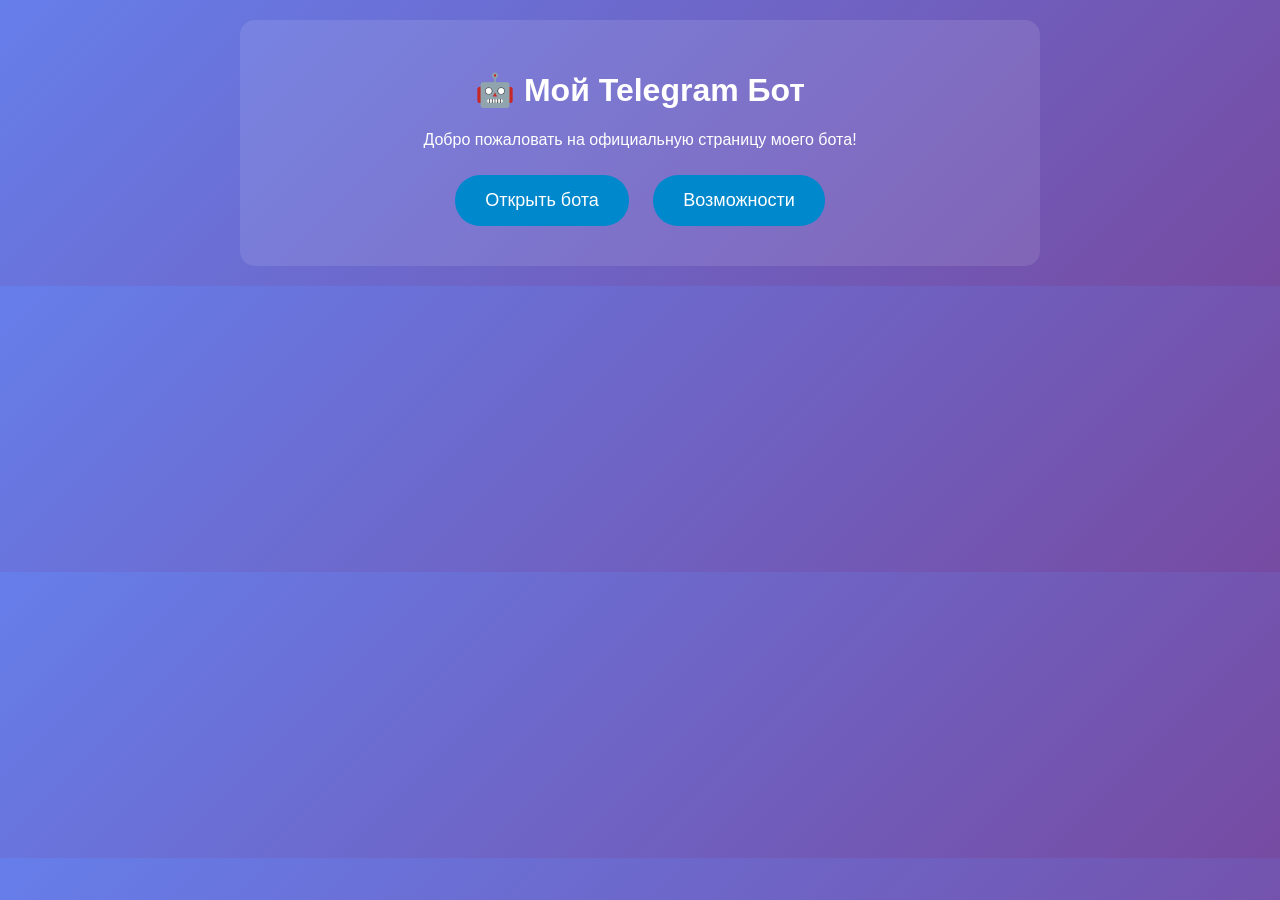
==== index.html @ 330ccc0b "test site 2nd try" ====
<!DOCTYPE html>
<html lang="ru">
<head>
    <meta charset="UTF-8">
    <meta name="viewport" content="width=device-width, initial-scale=1.0">
    <title>Мой Telegram Бот</title>
    <style>
        body {
            font-family: Arial, sans-serif;
            max-width: 800px;
            margin: 0 auto;
            padding: 20px;
            background: linear-gradient(135deg, #667eea 0%, #764ba2 100%);
            color: white;
        }
        .container {
            background: rgba(255,255,255,0.1);
            padding: 30px;
            border-radius: 15px;
            text-align: center;
        }
        button {
            background: #0088cc;
            color: white;
            border: none;
            padding: 15px 30px;
            border-radius: 25px;
            font-size: 18px;
            cursor: pointer;
            margin: 10px;
        }
        button:hover {
            background: #0077bb;
        }
    </style>
</head>
<body>
    <div class="container">
        <h1>🤖 Мой Telegram Бот</h1>
        <p>Добро пожаловать на официальную страницу моего бота!</p>
        
        <button onclick="openBot()">Открыть бота</button>
        <button onclick="showFeatures()">Возможности</button>
        
        <div id="features" style="display:none; margin-top: 20px;">
            <h3>Функции бота:</h3>
            <ul style="text-align: left;">
                <li>📝 Ответы на команды</li>
                <li>🌐 Веб-приложения</li>
                <li>💬 Интерактивные кнопки</li>
            </ul>
        </div>
    </div>

    <script>
        function openBot() {
            window.open('https://t.me/your_bot_name', '_blank');
        }
        
        function showFeatures() {
            const features = document.getElementById('features');
            features.style.display = features.style.display === 'none' ? 'block' : 'none';
        }
    </script>
</body>
</html>
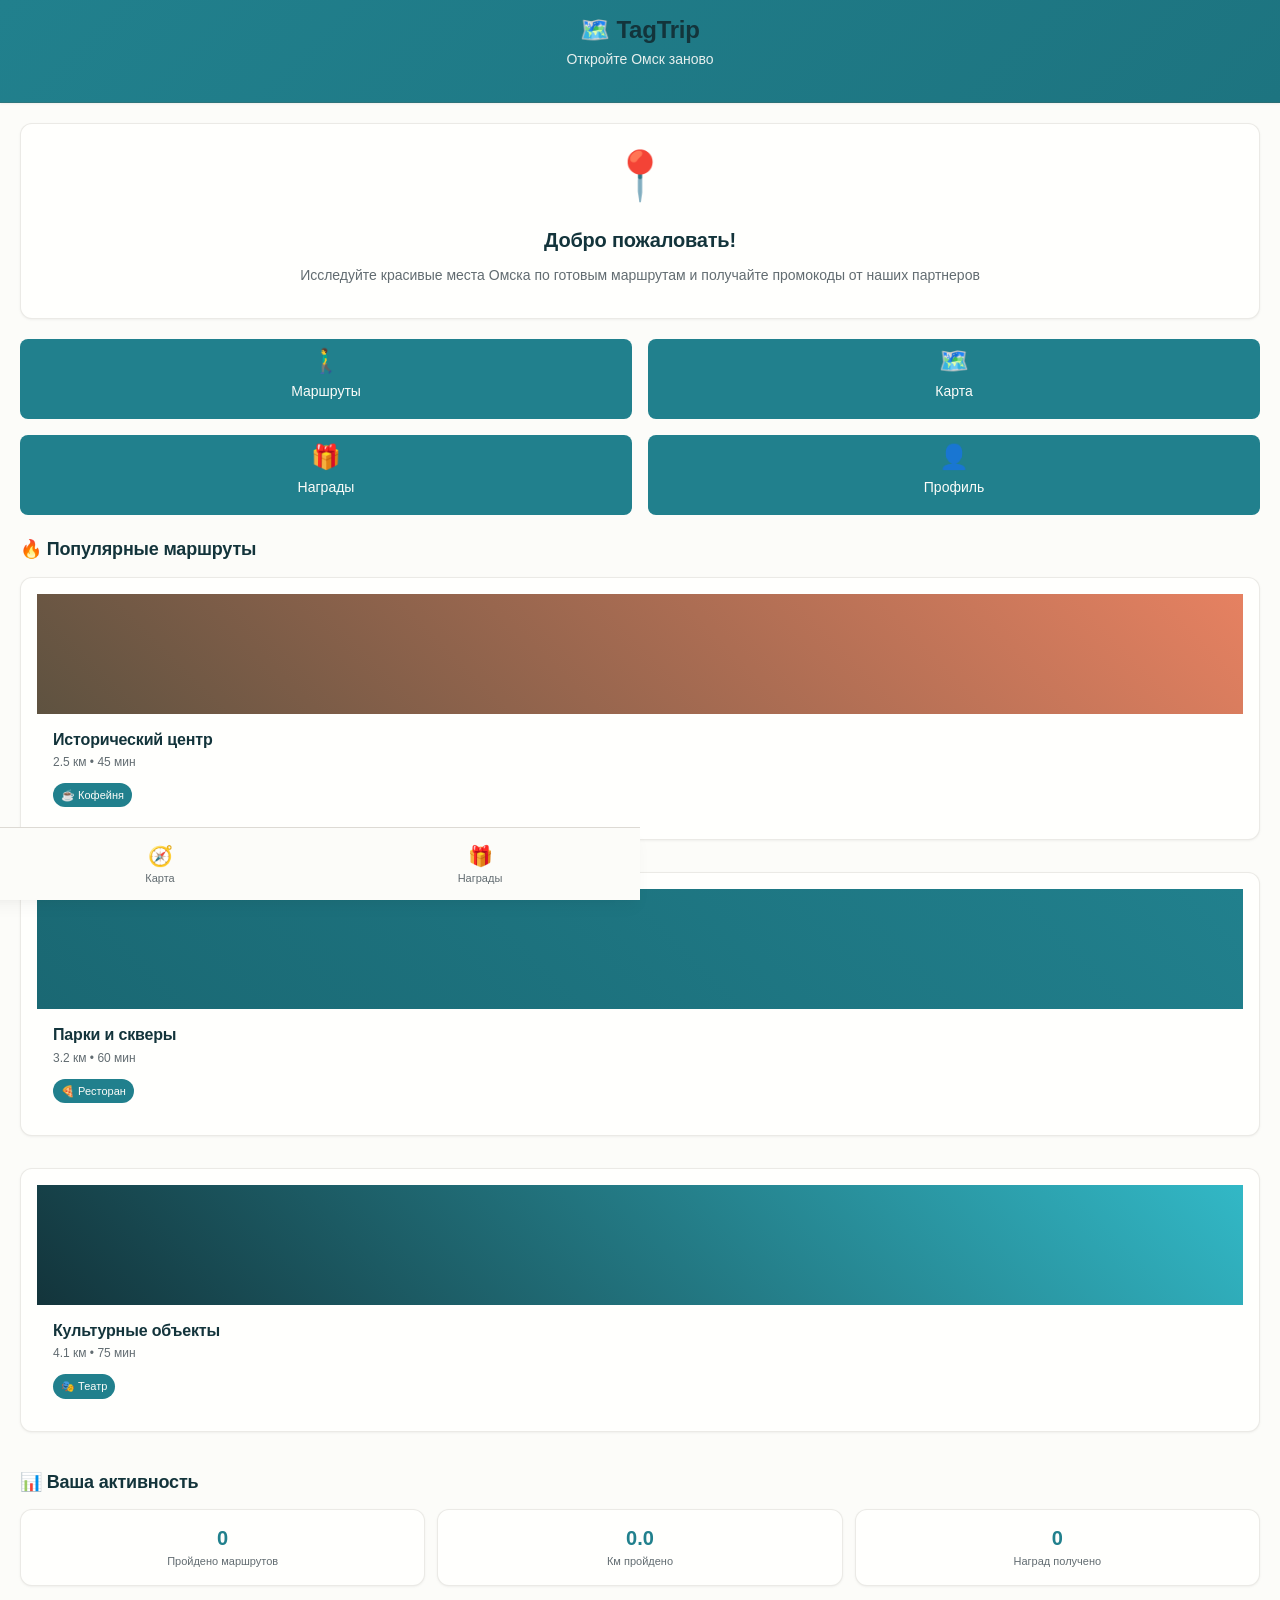
==== commit 13a72d70: "new index" ====
--- a/index.html
+++ b/index.html
@@ -2,65 +2,139 @@
 <html lang="ru">
 <head>
     <meta charset="UTF-8">
-    <meta name="viewport" content="width=device-width, initial-scale=1.0">
-    <title>Мой Telegram Бот</title>
-    <style>
-        body {
-            font-family: Arial, sans-serif;
-            max-width: 800px;
-            margin: 0 auto;
-            padding: 20px;
-            background: linear-gradient(135deg, #667eea 0%, #764ba2 100%);
-            color: white;
-        }
-        .container {
-            background: rgba(255,255,255,0.1);
-            padding: 30px;
-            border-radius: 15px;
-            text-align: center;
-        }
-        button {
-            background: #0088cc;
-            color: white;
-            border: none;
-            padding: 15px 30px;
-            border-radius: 25px;
-            font-size: 18px;
-            cursor: pointer;
-            margin: 10px;
-        }
-        button:hover {
-            background: #0077bb;
-        }
-    </style>
+    <meta name="viewport" content="width=device-width, initial-scale=1.0, maximum-scale=1.0, user-scalable=no">
+    <title>TagTrip - Маршруты по Омску</title>
+    <script src="https://telegram.org/js/telegram-web-app.js"></script>
+    <link rel="stylesheet" href="css/main.css">
+    <link rel="stylesheet" href="css/themes.css">
 </head>
 <body>
-    <div class="container">
-        <h1>🤖 Мой Telegram Бот</h1>
-        <p>Добро пожаловать на официальную страницу моего бота!</p>
-        
-        <button onclick="openBot()">Открыть бота</button>
-        <button onclick="showFeatures()">Возможности</button>
-        
-        <div id="features" style="display:none; margin-top: 20px;">
-            <h3>Функции бота:</h3>
-            <ul style="text-align: left;">
-                <li>📝 Ответы на команды</li>
-                <li>🌐 Веб-приложения</li>
-                <li>💬 Интерактивные кнопки</li>
-            </ul>
-        </div>
+    <div class="app-container">
+        <!-- Шапка приложения -->
+        <header class="app-header">
+            <div class="header-content">
+                <h1 class="app-title">🗺️ TagTrip</h1>
+                <p class="app-subtitle">Откройте Омск заново</p>
+            </div>
+        </header>
+
+        <!-- Основное содержимое -->
+        <main class="main-content">
+            <!-- Приветственный блок -->
+            <section class="welcome-section">
+                <div class="welcome-card">
+                    <div class="welcome-icon">📍</div>
+                    <h2>Добро пожаловать!</h2>
+                    <p>Исследуйте красивые места Омска по готовым маршрутам и получайте промокоды от наших партнеров</p>
+                </div>
+            </section>
+
+            <!-- Быстрые действия -->
+            <section class="quick-actions">
+                <div class="action-grid">
+                    <button class="action-btn" onclick="openRoutes()">
+                        <div class="btn-icon">🚶‍♂️</div>
+                        <span>Маршруты</span>
+                    </button>
+                    
+                    <button class="action-btn" onclick="openMap()">
+                        <div class="btn-icon">🗺️</div>
+                        <span>Карта</span>
+                    </button>
+                    
+                    <button class="action-btn" onclick="openRewards()">
+                        <div class="btn-icon">🎁</div>
+                        <span>Награды</span>
+                    </button>
+                    
+                    <button class="action-btn" onclick="openProfile()">
+                        <div class="btn-icon">👤</div>
+                        <span>Профиль</span>
+                    </button>
+                </div>
+            </section>
+
+            <!-- Популярные маршруты -->
+            <section class="popular-routes">
+                <h3 class="section-title">🔥 Популярные маршруты</h3>
+                <div class="routes-preview">
+                    <div class="route-card" onclick="openRoute('historical')">
+                        <div class="route-image historical-bg"></div>
+                        <div class="route-info">
+                            <h4>Исторический центр</h4>
+                            <p>2.5 км • 45 мин</p>
+                            <div class="route-rewards">
+                                <span class="reward-badge">☕ Кофейня</span>
+                            </div>
+                        </div>
+                    </div>
+
+                    <div class="route-card" onclick="openRoute('parks')">
+                        <div class="route-image parks-bg"></div>
+                        <div class="route-info">
+                            <h4>Парки и скверы</h4>
+                            <p>3.2 км • 60 мин</p>
+                            <div class="route-rewards">
+                                <span class="reward-badge">🍕 Ресторан</span>
+                            </div>
+                        </div>
+                    </div>
+
+                    <div class="route-card" onclick="openRoute('cultural')">
+                        <div class="route-image cultural-bg"></div>
+                        <div class="route-info">
+                            <h4>Культурные объекты</h4>
+                            <p>4.1 км • 75 мин</p>
+                            <div class="route-rewards">
+                                <span class="reward-badge">🎭 Театр</span>
+                            </div>
+                        </div>
+                    </div>
+                </div>
+            </section>
+
+            <!-- Статистика -->
+            <section class="stats-section">
+                <h3 class="section-title">📊 Ваша активность</h3>
+                <div class="stats-grid">
+                    <div class="stat-item">
+                        <div class="stat-number" id="routesCompleted">0</div>
+                        <div class="stat-label">Пройдено маршрутов</div>
+                    </div>
+                    <div class="stat-item">
+                        <div class="stat-number" id="distanceWalked">0</div>
+                        <div class="stat-label">Км пройдено</div>
+                    </div>
+                    <div class="stat-item">
+                        <div class="stat-number" id="rewardsEarned">0</div>
+                        <div class="stat-label">Наград получено</div>
+                    </div>
+                </div>
+            </section>
+        </main>
+
+        <!-- Нижнее меню -->
+        <nav class="bottom-nav">
+            <button class="nav-btn active" onclick="goHome()">
+                <span class="nav-icon">🏠</span>
+                <span class="nav-label">Главная</span>
+            </button>
+            <button class="nav-btn" onclick="openRoutes()">
+                <span class="nav-icon">🗺️</span>
+                <span class="nav-label">Маршруты</span>
+            </button>
+            <button class="nav-btn" onclick="openMap()">
+                <span class="nav-icon">🧭</span>
+                <span class="nav-label">Карта</span>
+            </button>
+            <button class="nav-btn" onclick="openRewards()">
+                <span class="nav-icon">🎁</span>
+                <span class="nav-label">Награды</span>
+            </button>
+        </nav>
     </div>
 
-    <script>
-        function openBot() {
-            window.open('https://t.me/your_bot_name', '_blank');
-        }
-        
-        function showFeatures() {
-            const features = document.getElementById('features');
-            features.style.display = features.style.display === 'none' ? 'block' : 'none';
-        }
-    </script>
+    <script src="js/telegram.js"></script>
+    <script src="js/app.js"></script>
 </body>
-</html>
+</html>
--- a/css/main.css
+++ b/css/main.css
@@ -0,0 +1,1287 @@
+:root {
+  /* Primitive Color Tokens */
+  --color-white: rgba(255, 255, 255, 1);
+  --color-black: rgba(0, 0, 0, 1);
+  --color-cream-50: rgba(252, 252, 249, 1);
+  --color-cream-100: rgba(255, 255, 253, 1);
+  --color-gray-200: rgba(245, 245, 245, 1);
+  --color-gray-300: rgba(167, 169, 169, 1);
+  --color-gray-400: rgba(119, 124, 124, 1);
+  --color-slate-500: rgba(98, 108, 113, 1);
+  --color-brown-600: rgba(94, 82, 64, 1);
+  --color-charcoal-700: rgba(31, 33, 33, 1);
+  --color-charcoal-800: rgba(38, 40, 40, 1);
+  --color-slate-900: rgba(19, 52, 59, 1);
+  --color-teal-300: rgba(50, 184, 198, 1);
+  --color-teal-400: rgba(45, 166, 178, 1);
+  --color-teal-500: rgba(33, 128, 141, 1);
+  --color-teal-600: rgba(29, 116, 128, 1);
+  --color-teal-700: rgba(26, 104, 115, 1);
+  --color-teal-800: rgba(41, 150, 161, 1);
+  --color-red-400: rgba(255, 84, 89, 1);
+  --color-red-500: rgba(192, 21, 47, 1);
+  --color-orange-400: rgba(230, 129, 97, 1);
+  --color-orange-500: rgba(168, 75, 47, 1);
+
+  /* RGB versions for opacity control */
+  --color-brown-600-rgb: 94, 82, 64;
+  --color-teal-500-rgb: 33, 128, 141;
+  --color-slate-900-rgb: 19, 52, 59;
+  --color-slate-500-rgb: 98, 108, 113;
+  --color-red-500-rgb: 192, 21, 47;
+  --color-red-400-rgb: 255, 84, 89;
+  --color-orange-500-rgb: 168, 75, 47;
+  --color-orange-400-rgb: 230, 129, 97;
+
+  /* Background color tokens (Light Mode) */
+  --color-bg-1: rgba(59, 130, 246, 0.08); /* Light blue */
+  --color-bg-2: rgba(245, 158, 11, 0.08); /* Light yellow */
+  --color-bg-3: rgba(34, 197, 94, 0.08); /* Light green */
+  --color-bg-4: rgba(239, 68, 68, 0.08); /* Light red */
+  --color-bg-5: rgba(147, 51, 234, 0.08); /* Light purple */
+  --color-bg-6: rgba(249, 115, 22, 0.08); /* Light orange */
+  --color-bg-7: rgba(236, 72, 153, 0.08); /* Light pink */
+  --color-bg-8: rgba(6, 182, 212, 0.08); /* Light cyan */
+
+  /* Semantic Color Tokens (Light Mode) */
+  --color-background: var(--color-cream-50);
+  --color-surface: var(--color-cream-100);
+  --color-text: var(--color-slate-900);
+  --color-text-secondary: var(--color-slate-500);
+  --color-primary: var(--color-teal-500);
+  --color-primary-hover: var(--color-teal-600);
+  --color-primary-active: var(--color-teal-700);
+  --color-secondary: rgba(var(--color-brown-600-rgb), 0.12);
+  --color-secondary-hover: rgba(var(--color-brown-600-rgb), 0.2);
+  --color-secondary-active: rgba(var(--color-brown-600-rgb), 0.25);
+  --color-border: rgba(var(--color-brown-600-rgb), 0.2);
+  --color-btn-primary-text: var(--color-cream-50);
+  --color-card-border: rgba(var(--color-brown-600-rgb), 0.12);
+  --color-card-border-inner: rgba(var(--color-brown-600-rgb), 0.12);
+  --color-error: var(--color-red-500);
+  --color-success: var(--color-teal-500);
+  --color-warning: var(--color-orange-500);
+  --color-info: var(--color-slate-500);
+  --color-focus-ring: rgba(var(--color-teal-500-rgb), 0.4);
+  --color-select-caret: rgba(var(--color-slate-900-rgb), 0.8);
+
+  /* Common style patterns */
+  --focus-ring: 0 0 0 3px var(--color-focus-ring);
+  --focus-outline: 2px solid var(--color-primary);
+  --status-bg-opacity: 0.15;
+  --status-border-opacity: 0.25;
+  --select-caret-light: url("data:image/svg+xml,%3Csvg xmlns='http://www.w3.org/2000/svg' width='16' height='16' viewBox='0 0 24 24' fill='none' stroke='%23134252' stroke-width='2' stroke-linecap='round' stroke-linejoin='round'%3E%3Cpolyline points='6 9 12 15 18 9'%3E%3C/polyline%3E%3C/svg%3E");
+  --select-caret-dark: url("data:image/svg+xml,%3Csvg xmlns='http://www.w3.org/2000/svg' width='16' height='16' viewBox='0 0 24 24' fill='none' stroke='%23f5f5f5' stroke-width='2' stroke-linecap='round' stroke-linejoin='round'%3E%3Cpolyline points='6 9 12 15 18 9'%3E%3C/polyline%3E%3C/svg%3E");
+
+  /* RGB versions for opacity control */
+  --color-success-rgb: 33, 128, 141;
+  --color-error-rgb: 192, 21, 47;
+  --color-warning-rgb: 168, 75, 47;
+  --color-info-rgb: 98, 108, 113;
+
+  /* Typography */
+  --font-family-base: "FKGroteskNeue", "Geist", "Inter", -apple-system,
+    BlinkMacSystemFont, "Segoe UI", Roboto, sans-serif;
+  --font-family-mono: "Berkeley Mono", ui-monospace, SFMono-Regular, Menlo,
+    Monaco, Consolas, monospace;
+  --font-size-xs: 11px;
+  --font-size-sm: 12px;
+  --font-size-base: 14px;
+  --font-size-md: 14px;
+  --font-size-lg: 16px;
+  --font-size-xl: 18px;
+  --font-size-2xl: 20px;
+  --font-size-3xl: 24px;
+  --font-size-4xl: 30px;
+  --font-weight-normal: 400;
+  --font-weight-medium: 500;
+  --font-weight-semibold: 550;
+  --font-weight-bold: 600;
+  --line-height-tight: 1.2;
+  --line-height-normal: 1.5;
+  --letter-spacing-tight: -0.01em;
+
+  /* Spacing */
+  --space-0: 0;
+  --space-1: 1px;
+  --space-2: 2px;
+  --space-4: 4px;
+  --space-6: 6px;
+  --space-8: 8px;
+  --space-10: 10px;
+  --space-12: 12px;
+  --space-16: 16px;
+  --space-20: 20px;
+  --space-24: 24px;
+  --space-32: 32px;
+
+  /* Border Radius */
+  --radius-sm: 6px;
+  --radius-base: 8px;
+  --radius-md: 10px;
+  --radius-lg: 12px;
+  --radius-full: 9999px;
+
+  /* Shadows */
+  --shadow-xs: 0 1px 2px rgba(0, 0, 0, 0.02);
+  --shadow-sm: 0 1px 3px rgba(0, 0, 0, 0.04), 0 1px 2px rgba(0, 0, 0, 0.02);
+  --shadow-md: 0 4px 6px -1px rgba(0, 0, 0, 0.04),
+    0 2px 4px -1px rgba(0, 0, 0, 0.02);
+  --shadow-lg: 0 10px 15px -3px rgba(0, 0, 0, 0.04),
+    0 4px 6px -2px rgba(0, 0, 0, 0.02);
+  --shadow-inset-sm: inset 0 1px 0 rgba(255, 255, 255, 0.15),
+    inset 0 -1px 0 rgba(0, 0, 0, 0.03);
+
+  /* Animation */
+  --duration-fast: 150ms;
+  --duration-normal: 250ms;
+  --ease-standard: cubic-bezier(0.16, 1, 0.3, 1);
+
+  /* Layout */
+  --container-sm: 640px;
+  --container-md: 768px;
+  --container-lg: 1024px;
+  --container-xl: 1280px;
+}
+
+/* Dark mode colors */
+@media (prefers-color-scheme: dark) {
+  :root {
+    /* RGB versions for opacity control (Dark Mode) */
+    --color-gray-400-rgb: 119, 124, 124;
+    --color-teal-300-rgb: 50, 184, 198;
+    --color-gray-300-rgb: 167, 169, 169;
+    --color-gray-200-rgb: 245, 245, 245;
+
+    /* Background color tokens (Dark Mode) */
+    --color-bg-1: rgba(29, 78, 216, 0.15); /* Dark blue */
+    --color-bg-2: rgba(180, 83, 9, 0.15); /* Dark yellow */
+    --color-bg-3: rgba(21, 128, 61, 0.15); /* Dark green */
+    --color-bg-4: rgba(185, 28, 28, 0.15); /* Dark red */
+    --color-bg-5: rgba(107, 33, 168, 0.15); /* Dark purple */
+    --color-bg-6: rgba(194, 65, 12, 0.15); /* Dark orange */
+    --color-bg-7: rgba(190, 24, 93, 0.15); /* Dark pink */
+    --color-bg-8: rgba(8, 145, 178, 0.15); /* Dark cyan */
+
+    /* Semantic Color Tokens (Dark Mode) */
+    --color-background: var(--color-charcoal-700);
+    --color-surface: var(--color-charcoal-800);
+    --color-text: var(--color-gray-200);
+    --color-text-secondary: rgba(var(--color-gray-300-rgb), 0.7);
+    --color-primary: var(--color-teal-300);
+    --color-primary-hover: var(--color-teal-400);
+    --color-primary-active: var(--color-teal-800);
+    --color-secondary: rgba(var(--color-gray-400-rgb), 0.15);
+    --color-secondary-hover: rgba(var(--color-gray-400-rgb), 0.25);
+    --color-secondary-active: rgba(var(--color-gray-400-rgb), 0.3);
+    --color-border: rgba(var(--color-gray-400-rgb), 0.3);
+    --color-error: var(--color-red-400);
+    --color-success: var(--color-teal-300);
+    --color-warning: var(--color-orange-400);
+    --color-info: var(--color-gray-300);
+    --color-focus-ring: rgba(var(--color-teal-300-rgb), 0.4);
+    --color-btn-primary-text: var(--color-slate-900);
+    --color-card-border: rgba(var(--color-gray-400-rgb), 0.2);
+    --color-card-border-inner: rgba(var(--color-gray-400-rgb), 0.15);
+    --shadow-inset-sm: inset 0 1px 0 rgba(255, 255, 255, 0.1),
+      inset 0 -1px 0 rgba(0, 0, 0, 0.15);
+    --button-border-secondary: rgba(var(--color-gray-400-rgb), 0.2);
+    --color-border-secondary: rgba(var(--color-gray-400-rgb), 0.2);
+    --color-select-caret: rgba(var(--color-gray-200-rgb), 0.8);
+
+    /* Common style patterns - updated for dark mode */
+    --focus-ring: 0 0 0 3px var(--color-focus-ring);
+    --focus-outline: 2px solid var(--color-primary);
+    --status-bg-opacity: 0.15;
+    --status-border-opacity: 0.25;
+    --select-caret-light: url("data:image/svg+xml,%3Csvg xmlns='http://www.w3.org/2000/svg' width='16' height='16' viewBox='0 0 24 24' fill='none' stroke='%23134252' stroke-width='2' stroke-linecap='round' stroke-linejoin='round'%3E%3Cpolyline points='6 9 12 15 18 9'%3E%3C/polyline%3E%3C/svg%3E");
+    --select-caret-dark: url("data:image/svg+xml,%3Csvg xmlns='http://www.w3.org/2000/svg' width='16' height='16' viewBox='0 0 24 24' fill='none' stroke='%23f5f5f5' stroke-width='2' stroke-linecap='round' stroke-linejoin='round'%3E%3Cpolyline points='6 9 12 15 18 9'%3E%3C/polyline%3E%3C/svg%3E");
+
+    /* RGB versions for dark mode */
+    --color-success-rgb: var(--color-teal-300-rgb);
+    --color-error-rgb: var(--color-red-400-rgb);
+    --color-warning-rgb: var(--color-orange-400-rgb);
+    --color-info-rgb: var(--color-gray-300-rgb);
+  }
+}
+
+/* Data attribute for manual theme switching */
+[data-color-scheme="dark"] {
+  /* RGB versions for opacity control (dark mode) */
+  --color-gray-400-rgb: 119, 124, 124;
+  --color-teal-300-rgb: 50, 184, 198;
+  --color-gray-300-rgb: 167, 169, 169;
+  --color-gray-200-rgb: 245, 245, 245;
+
+  /* Colorful background palette - Dark Mode */
+  --color-bg-1: rgba(29, 78, 216, 0.15); /* Dark blue */
+  --color-bg-2: rgba(180, 83, 9, 0.15); /* Dark yellow */
+  --color-bg-3: rgba(21, 128, 61, 0.15); /* Dark green */
+  --color-bg-4: rgba(185, 28, 28, 0.15); /* Dark red */
+  --color-bg-5: rgba(107, 33, 168, 0.15); /* Dark purple */
+  --color-bg-6: rgba(194, 65, 12, 0.15); /* Dark orange */
+  --color-bg-7: rgba(190, 24, 93, 0.15); /* Dark pink */
+  --color-bg-8: rgba(8, 145, 178, 0.15); /* Dark cyan */
+
+  /* Semantic Color Tokens (Dark Mode) */
+  --color-background: var(--color-charcoal-700);
+  --color-surface: var(--color-charcoal-800);
+  --color-text: var(--color-gray-200);
+  --color-text-secondary: rgba(var(--color-gray-300-rgb), 0.7);
+  --color-primary: var(--color-teal-300);
+  --color-primary-hover: var(--color-teal-400);
+  --color-primary-active: var(--color-teal-800);
+  --color-secondary: rgba(var(--color-gray-400-rgb), 0.15);
+  --color-secondary-hover: rgba(var(--color-gray-400-rgb), 0.25);
+  --color-secondary-active: rgba(var(--color-gray-400-rgb), 0.3);
+  --color-border: rgba(var(--color-gray-400-rgb), 0.3);
+  --color-error: var(--color-red-400);
+  --color-success: var(--color-teal-300);
+  --color-warning: var(--color-orange-400);
+  --color-info: var(--color-gray-300);
+  --color-focus-ring: rgba(var(--color-teal-300-rgb), 0.4);
+  --color-btn-primary-text: var(--color-slate-900);
+  --color-card-border: rgba(var(--color-gray-400-rgb), 0.15);
+  --color-card-border-inner: rgba(var(--color-gray-400-rgb), 0.15);
+  --shadow-inset-sm: inset 0 1px 0 rgba(255, 255, 255, 0.1),
+    inset 0 -1px 0 rgba(0, 0, 0, 0.15);
+  --color-border-secondary: rgba(var(--color-gray-400-rgb), 0.2);
+  --color-select-caret: rgba(var(--color-gray-200-rgb), 0.8);
+
+  /* Common style patterns - updated for dark mode */
+  --focus-ring: 0 0 0 3px var(--color-focus-ring);
+  --focus-outline: 2px solid var(--color-primary);
+  --status-bg-opacity: 0.15;
+  --status-border-opacity: 0.25;
+  --select-caret-light: url("data:image/svg+xml,%3Csvg xmlns='http://www.w3.org/2000/svg' width='16' height='16' viewBox='0 0 24 24' fill='none' stroke='%23134252' stroke-width='2' stroke-linecap='round' stroke-linejoin='round'%3E%3Cpolyline points='6 9 12 15 18 9'%3E%3C/polyline%3E%3C/svg%3E");
+  --select-caret-dark: url("data:image/svg+xml,%3Csvg xmlns='http://www.w3.org/2000/svg' width='16' height='16' viewBox='0 0 24 24' fill='none' stroke='%23f5f5f5' stroke-width='2' stroke-linecap='round' stroke-linejoin='round'%3E%3Cpolyline points='6 9 12 15 18 9'%3E%3C/polyline%3E%3C/svg%3E");
+
+  /* RGB versions for dark mode */
+  --color-success-rgb: var(--color-teal-300-rgb);
+  --color-error-rgb: var(--color-red-400-rgb);
+  --color-warning-rgb: var(--color-orange-400-rgb);
+  --color-info-rgb: var(--color-gray-300-rgb);
+}
+
+[data-color-scheme="light"] {
+  /* RGB versions for opacity control (light mode) */
+  --color-brown-600-rgb: 94, 82, 64;
+  --color-teal-500-rgb: 33, 128, 141;
+  --color-slate-900-rgb: 19, 52, 59;
+
+  /* Semantic Color Tokens (Light Mode) */
+  --color-background: var(--color-cream-50);
+  --color-surface: var(--color-cream-100);
+  --color-text: var(--color-slate-900);
+  --color-text-secondary: var(--color-slate-500);
+  --color-primary: var(--color-teal-500);
+  --color-primary-hover: var(--color-teal-600);
+  --color-primary-active: var(--color-teal-700);
+  --color-secondary: rgba(var(--color-brown-600-rgb), 0.12);
+  --color-secondary-hover: rgba(var(--color-brown-600-rgb), 0.2);
+  --color-secondary-active: rgba(var(--color-brown-600-rgb), 0.25);
+  --color-border: rgba(var(--color-brown-600-rgb), 0.2);
+  --color-btn-primary-text: var(--color-cream-50);
+  --color-card-border: rgba(var(--color-brown-600-rgb), 0.12);
+  --color-card-border-inner: rgba(var(--color-brown-600-rgb), 0.12);
+  --color-error: var(--color-red-500);
+  --color-success: var(--color-teal-500);
+  --color-warning: var(--color-orange-500);
+  --color-info: var(--color-slate-500);
+  --color-focus-ring: rgba(var(--color-teal-500-rgb), 0.4);
+
+  /* RGB versions for light mode */
+  --color-success-rgb: var(--color-teal-500-rgb);
+  --color-error-rgb: var(--color-red-500-rgb);
+  --color-warning-rgb: var(--color-orange-500-rgb);
+  --color-info-rgb: var(--color-slate-500-rgb);
+}
+
+/* Base styles */
+html {
+  font-size: var(--font-size-base);
+  font-family: var(--font-family-base);
+  line-height: var(--line-height-normal);
+  color: var(--color-text);
+  background-color: var(--color-background);
+  -webkit-font-smoothing: antialiased;
+  box-sizing: border-box;
+}
+
+body {
+  margin: 0;
+  padding: 0;
+}
+
+*,
+*::before,
+*::after {
+  box-sizing: inherit;
+}
+
+/* Typography */
+h1,
+h2,
+h3,
+h4,
+h5,
+h6 {
+  margin: 0;
+  font-weight: var(--font-weight-semibold);
+  line-height: var(--line-height-tight);
+  color: var(--color-text);
+  letter-spacing: var(--letter-spacing-tight);
+}
+
+h1 {
+  font-size: var(--font-size-4xl);
+}
+h2 {
+  font-size: var(--font-size-3xl);
+}
+h3 {
+  font-size: var(--font-size-2xl);
+}
+h4 {
+  font-size: var(--font-size-xl);
+}
+h5 {
+  font-size: var(--font-size-lg);
+}
+h6 {
+  font-size: var(--font-size-md);
+}
+
+p {
+  margin: 0 0 var(--space-16) 0;
+}
+
+a {
+  color: var(--color-primary);
+  text-decoration: none;
+  transition: color var(--duration-fast) var(--ease-standard);
+}
+
+a:hover {
+  color: var(--color-primary-hover);
+}
+
+code,
+pre {
+  font-family: var(--font-family-mono);
+  font-size: calc(var(--font-size-base) * 0.95);
+  background-color: var(--color-secondary);
+  border-radius: var(--radius-sm);
+}
+
+code {
+  padding: var(--space-1) var(--space-4);
+}
+
+pre {
+  padding: var(--space-16);
+  margin: var(--space-16) 0;
+  overflow: auto;
+  border: 1px solid var(--color-border);
+}
+
+pre code {
+  background: none;
+  padding: 0;
+}
+
+/* Buttons */
+.btn {
+  display: inline-flex;
+  align-items: center;
+  justify-content: center;
+  padding: var(--space-8) var(--space-16);
+  border-radius: var(--radius-base);
+  font-size: var(--font-size-base);
+  font-weight: 500;
+  line-height: 1.5;
+  cursor: pointer;
+  transition: all var(--duration-normal) var(--ease-standard);
+  border: none;
+  text-decoration: none;
+  position: relative;
+}
+
+.btn:focus-visible {
+  outline: none;
+  box-shadow: var(--focus-ring);
+}
+
+.btn--primary {
+  background: var(--color-primary);
+  color: var(--color-btn-primary-text);
+}
+
+.btn--primary:hover {
+  background: var(--color-primary-hover);
+}
+
+.btn--primary:active {
+  background: var(--color-primary-active);
+}
+
+.btn--secondary {
+  background: var(--color-secondary);
+  color: var(--color-text);
+}
+
+.btn--secondary:hover {
+  background: var(--color-secondary-hover);
+}
+
+.btn--secondary:active {
+  background: var(--color-secondary-active);
+}
+
+.btn--outline {
+  background: transparent;
+  border: 1px solid var(--color-border);
+  color: var(--color-text);
+}
+
+.btn--outline:hover {
+  background: var(--color-secondary);
+}
+
+.btn--sm {
+  padding: var(--space-4) var(--space-12);
+  font-size: var(--font-size-sm);
+  border-radius: var(--radius-sm);
+}
+
+.btn--lg {
+  padding: var(--space-10) var(--space-20);
+  font-size: var(--font-size-lg);
+  border-radius: var(--radius-md);
+}
+
+.btn--full-width {
+  width: 100%;
+}
+
+.btn:disabled {
+  opacity: 0.5;
+  cursor: not-allowed;
+}
+
+/* Form elements */
+.form-control {
+  display: block;
+  width: 100%;
+  padding: var(--space-8) var(--space-12);
+  font-size: var(--font-size-md);
+  line-height: 1.5;
+  color: var(--color-text);
+  background-color: var(--color-surface);
+  border: 1px solid var(--color-border);
+  border-radius: var(--radius-base);
+  transition: border-color var(--duration-fast) var(--ease-standard),
+    box-shadow var(--duration-fast) var(--ease-standard);
+}
+
+textarea.form-control {
+  font-family: var(--font-family-base);
+  font-size: var(--font-size-base);
+}
+
+select.form-control {
+  padding: var(--space-8) var(--space-12);
+  -webkit-appearance: none;
+  -moz-appearance: none;
+  appearance: none;
+  background-image: var(--select-caret-light);
+  background-repeat: no-repeat;
+  background-position: right var(--space-12) center;
+  background-size: 16px;
+  padding-right: var(--space-32);
+}
+
+/* Add a dark mode specific caret */
+@media (prefers-color-scheme: dark) {
+  select.form-control {
+    background-image: var(--select-caret-dark);
+  }
+}
+
+/* Also handle data-color-scheme */
+[data-color-scheme="dark"] select.form-control {
+  background-image: var(--select-caret-dark);
+}
+
+[data-color-scheme="light"] select.form-control {
+  background-image: var(--select-caret-light);
+}
+
+.form-control:focus {
+  border-color: var(--color-primary);
+  outline: var(--focus-outline);
+}
+
+.form-label {
+  display: block;
+  margin-bottom: var(--space-8);
+  font-weight: var(--font-weight-medium);
+  font-size: var(--font-size-sm);
+}
+
+.form-group {
+  margin-bottom: var(--space-16);
+}
+
+/* Card component */
+.card {
+  background-color: var(--color-surface);
+  border-radius: var(--radius-lg);
+  border: 1px solid var(--color-card-border);
+  box-shadow: var(--shadow-sm);
+  overflow: hidden;
+  transition: box-shadow var(--duration-normal) var(--ease-standard);
+}
+
+.card:hover {
+  box-shadow: var(--shadow-md);
+}
+
+.card__body {
+  padding: var(--space-16);
+}
+
+.card__header,
+.card__footer {
+  padding: var(--space-16);
+  border-bottom: 1px solid var(--color-card-border-inner);
+}
+
+/* Status indicators - simplified with CSS variables */
+.status {
+  display: inline-flex;
+  align-items: center;
+  padding: var(--space-6) var(--space-12);
+  border-radius: var(--radius-full);
+  font-weight: var(--font-weight-medium);
+  font-size: var(--font-size-sm);
+}
+
+.status--success {
+  background-color: rgba(
+    var(--color-success-rgb, 33, 128, 141),
+    var(--status-bg-opacity)
+  );
+  color: var(--color-success);
+  border: 1px solid
+    rgba(var(--color-success-rgb, 33, 128, 141), var(--status-border-opacity));
+}
+
+.status--error {
+  background-color: rgba(
+    var(--color-error-rgb, 192, 21, 47),
+    var(--status-bg-opacity)
+  );
+  color: var(--color-error);
+  border: 1px solid
+    rgba(var(--color-error-rgb, 192, 21, 47), var(--status-border-opacity));
+}
+
+.status--warning {
+  background-color: rgba(
+    var(--color-warning-rgb, 168, 75, 47),
+    var(--status-bg-opacity)
+  );
+  color: var(--color-warning);
+  border: 1px solid
+    rgba(var(--color-warning-rgb, 168, 75, 47), var(--status-border-opacity));
+}
+
+.status--info {
+  background-color: rgba(
+    var(--color-info-rgb, 98, 108, 113),
+    var(--status-bg-opacity)
+  );
+  color: var(--color-info);
+  border: 1px solid
+    rgba(var(--color-info-rgb, 98, 108, 113), var(--status-border-opacity));
+}
+
+/* Container layout */
+.container {
+  width: 100%;
+  margin-right: auto;
+  margin-left: auto;
+  padding-right: var(--space-16);
+  padding-left: var(--space-16);
+}
+
+@media (min-width: 640px) {
+  .container {
+    max-width: var(--container-sm);
+  }
+}
+@media (min-width: 768px) {
+  .container {
+    max-width: var(--container-md);
+  }
+}
+@media (min-width: 1024px) {
+  .container {
+    max-width: var(--container-lg);
+  }
+}
+@media (min-width: 1280px) {
+  .container {
+    max-width: var(--container-xl);
+  }
+}
+
+/* Utility classes */
+.flex {
+  display: flex;
+}
+.flex-col {
+  flex-direction: column;
+}
+.items-center {
+  align-items: center;
+}
+.justify-center {
+  justify-content: center;
+}
+.justify-between {
+  justify-content: space-between;
+}
+.gap-4 {
+  gap: var(--space-4);
+}
+.gap-8 {
+  gap: var(--space-8);
+}
+.gap-16 {
+  gap: var(--space-16);
+}
+
+.m-0 {
+  margin: 0;
+}
+.mt-8 {
+  margin-top: var(--space-8);
+}
+.mb-8 {
+  margin-bottom: var(--space-8);
+}
+.mx-8 {
+  margin-left: var(--space-8);
+  margin-right: var(--space-8);
+}
+.my-8 {
+  margin-top: var(--space-8);
+  margin-bottom: var(--space-8);
+}
+
+.p-0 {
+  padding: 0;
+}
+.py-8 {
+  padding-top: var(--space-8);
+  padding-bottom: var(--space-8);
+}
+.px-8 {
+  padding-left: var(--space-8);
+  padding-right: var(--space-8);
+}
+.py-16 {
+  padding-top: var(--space-16);
+  padding-bottom: var(--space-16);
+}
+.px-16 {
+  padding-left: var(--space-16);
+  padding-right: var(--space-16);
+}
+
+.block {
+  display: block;
+}
+.hidden {
+  display: none;
+}
+
+/* Accessibility */
+.sr-only {
+  position: absolute;
+  width: 1px;
+  height: 1px;
+  padding: 0;
+  margin: -1px;
+  overflow: hidden;
+  clip: rect(0, 0, 0, 0);
+  white-space: nowrap;
+  border-width: 0;
+}
+
+:focus-visible {
+  outline: var(--focus-outline);
+  outline-offset: 2px;
+}
+
+/* Dark mode specifics */
+[data-color-scheme="dark"] .btn--outline {
+  border: 1px solid var(--color-border-secondary);
+}
+
+@font-face {
+  font-family: 'FKGroteskNeue';
+  src: url('https://r2cdn.perplexity.ai/fonts/FKGroteskNeue.woff2')
+    format('woff2');
+}
+
+/* END PERPLEXITY DESIGN SYSTEM */
+```css
+/* ===== ОСНОВНЫЕ СТИЛИ TAGTRIP ===== */
+/* Адаптировано под дизайн-систему Perplexity */
+
+:root {
+    /* Telegram WebApp интеграция с дизайн-системой */
+    --tg-theme-bg-color: var(--color-background);
+    --tg-theme-secondary-bg-color: var(--color-surface);
+    --tg-theme-text-color: var(--color-text);
+    --tg-theme-hint-color: var(--color-text-secondary);
+    --tg-theme-link-color: var(--color-primary);
+    --tg-theme-button-color: var(--color-primary);
+    --tg-theme-button-text-color: var(--color-btn-primary-text);
+    --tg-theme-destructive-text-color: var(--color-error);
+    
+    /* Размеры приложения */
+    --app-max-width: 375px;
+    --app-padding: var(--space-16);
+    --border-radius: var(--radius-lg);
+    --border-radius-small: var(--radius-base);
+    
+    /* Цвета проекта на основе дизайн-системы */
+    --primary-color: var(--color-primary);
+    --accent-color: var(--color-warning);
+    --success-color: var(--color-success);
+    --warning-color: var(--color-warning);
+    --danger-color: var(--color-error);
+    
+    /* Тени из дизайн-системы */
+    --shadow-light: var(--shadow-sm);
+    --shadow-medium: var(--shadow-md);
+}
+
+/* ===== БАЗОВЫЕ СТИЛИ ===== */
+* {
+    margin: 0;
+    padding: 0;
+    box-sizing: border-box;
+    -webkit-tap-highlight-color: transparent;
+}
+
+body {
+    font-family: var(--font-family-base);
+    background-color: var(--color-background);
+    color: var(--color-text);
+    line-height: var(--line-height-normal);
+    font-size: var(--font-size-base);
+    overflow-x: hidden;
+    max-width: var(--tg-viewport-width, var(--app-max-width));
+    margin: 0 auto;
+    min-height: var(--tg-viewport-stable-height, 100vh);
+    -webkit-font-smoothing: antialiased;
+}
+
+.app-container {
+    display: flex;
+    flex-direction: column;
+    min-height: 100vh;
+    position: relative;
+}
+
+/* ===== ШАПКА ===== */
+.app-header {
+    background: var(--color-primary);
+    color: var(--color-btn-primary-text);
+    padding: var(--space-20) var(--app-padding) var(--space-24);
+    text-align: center;
+    position: relative;
+    box-shadow: var(--shadow-sm);
+}
+
+.header-content {
+    max-width: 300px;
+    margin: 0 auto;
+}
+
+.app-title {
+    font-size: var(--font-size-3xl);
+    font-weight: var(--font-weight-bold);
+    margin-bottom: var(--space-4);
+    line-height: var(--line-height-tight);
+    letter-spacing: var(--letter-spacing-tight);
+}
+
+.app-subtitle {
+    font-size: var(--font-size-base);
+    opacity: 0.9;
+    font-weight: var(--font-weight-normal);
+}
+
+/* ===== ОСНОВНОЙ КОНТЕНТ ===== */
+.main-content {
+    flex: 1;
+    padding: 0 var(--app-padding);
+    padding-bottom: 80px; /* Отступ для нижнего меню */
+}
+
+.section-title {
+    font-size: var(--font-size-xl);
+    font-weight: var(--font-weight-semibold);
+    margin: var(--space-24) 0 var(--space-16) 0;
+    color: var(--color-text);
+    line-height: var(--line-height-tight);
+    letter-spacing: var(--letter-spacing-tight);
+}
+
+/* ===== ПРИВЕТСТВЕННЫЙ БЛОК ===== */
+.welcome-section {
+    margin: var(--space-20) 0;
+}
+
+.welcome-card {
+    background: var(--color-surface);
+    padding: var(--space-24);
+    border-radius: var(--border-radius);
+    text-align: center;
+    box-shadow: var(--shadow-light);
+    border: 1px solid var(--color-card-border);
+    transition: box-shadow var(--duration-normal) var(--ease-standard);
+}
+
+.welcome-card:hover {
+    box-shadow: var(--shadow-medium);
+}
+
+.welcome-icon {
+    font-size: 48px;
+    margin-bottom: var(--space-16);
+}
+
+.welcome-card h2 {
+    font-size: var(--font-size-2xl);
+    font-weight: var(--font-weight-semibold);
+    margin-bottom: var(--space-12);
+    color: var(--color-text);
+    line-height: var(--line-height-tight);
+}
+
+.welcome-card p {
+    font-size: var(--font-size-base);
+    color: var(--color-text-secondary);
+    line-height: 1.6;
+}
+
+/* ===== БЫСТРЫЕ ДЕЙСТВИЯ ===== */
+.quick-actions {
+    margin: var(--space-20) 0;
+}
+
+.action-grid {
+    display: grid;
+    grid-template-columns: repeat(2, 1fr);
+    gap: var(--space-12);
+}
+
+.action-btn {
+    background: var(--color-primary);
+    color: var(--color-btn-primary-text);
+    border: none;
+    border-radius: var(--border-radius);
+    padding: var(--space-20) var(--space-16);
+    font-size: var(--font-size-base);
+    font-weight: var(--font-weight-medium);
+    font-family: var(--font-family-base);
+    display: flex;
+    flex-direction: column;
+    align-items: center;
+    gap: var(--space-8);
+    cursor: pointer;
+    transition: all var(--duration-normal) var(--ease-standard);
+    box-shadow: var(--shadow-light);
+    min-height: 80px;
+    position: relative;
+}
+
+.action-btn:hover {
+    background: var(--color-primary-hover);
+    box-shadow: var(--shadow-medium);
+}
+
+.action-btn:active {
+    background: var(--color-primary-active);
+    transform: scale(0.98);
+}
+
+.action-btn:focus-visible {
+    outline: none;
+    box-shadow: var(--focus-ring);
+}
+
+.btn-icon {
+    font-size: var(--space-24);
+}
+
+/* ===== ПРЕВЬЮ МАРШРУТОВ ===== */
+.routes-preview {
+    display: flex;
+    flex-direction: column;
+    gap: var(--space-12);
+}
+
+.route-card {
+    background: var(--color-surface);
+    border-radius: var(--border-radius);
+    border: 1px solid var(--color-card-border);
+    overflow: hidden;
+    cursor: pointer;
+    transition: all var(--duration-normal) var(--ease-standard);
+    box-shadow: var(--shadow-light);
+}
+
+.route-card:hover {
+    box-shadow: var(--shadow-medium);
+}
+
+.route-card:active {
+    transform: scale(0.98);
+}
+
+.route-image {
+    height: 120px;
+    background-size: cover;
+    background-position: center;
+    position: relative;
+}
+
+/* Заглушки для изображений маршрутов */
+.historical-bg {
+    background: linear-gradient(45deg, var(--color-brown-600), var(--color-orange-400));
+}
+
+.parks-bg {
+    background: linear-gradient(45deg, var(--color-teal-700), var(--color-success));
+}
+
+.cultural-bg {
+    background: linear-gradient(45deg, var(--color-slate-900), var(--color-teal-300));
+}
+
+.route-info {
+    padding: var(--space-16);
+}
+
+.route-info h4 {
+    font-size: var(--font-size-lg);
+    font-weight: var(--font-weight-semibold);
+    margin-bottom: var(--space-4);
+    color: var(--color-text);
+    line-height: var(--line-height-tight);
+}
+
+.route-info p {
+    font-size: var(--font-size-sm);
+    color: var(--color-text-secondary);
+    margin-bottom: var(--space-12);
+    line-height: var(--line-height-normal);
+}
+
+.route-rewards {
+    display: flex;
+    gap: var(--space-8);
+}
+
+.reward-badge {
+    background: var(--color-success);
+    color: var(--color-btn-primary-text);
+    padding: var(--space-4) var(--space-8);
+    border-radius: var(--radius-full);
+    font-size: var(--font-size-xs);
+    font-weight: var(--font-weight-medium);
+}
+
+/* ===== СТАТИСТИКА ===== */
+.stats-grid {
+    display: grid;
+    grid-template-columns: repeat(3, 1fr);
+    gap: var(--space-12);
+    margin-bottom: var(--space-20);
+}
+
+.stat-item {
+    background: var(--color-surface);
+    padding: var(--space-16) var(--space-12);
+    border-radius: var(--border-radius);
+    border: 1px solid var(--color-card-border);
+    text-align: center;
+    box-shadow: var(--shadow-light);
+    transition: box-shadow var(--duration-normal) var(--ease-standard);
+}
+
+.stat-item:hover {
+    box-shadow: var(--shadow-medium);
+}
+
+.stat-number {
+    font-size: var(--font-size-2xl);
+    font-weight: var(--font-weight-bold);
+    color: var(--color-primary);
+    margin-bottom: var(--space-4);
+    line-height: var(--line-height-tight);
+}
+
+.stat-label {
+    font-size: var(--font-size-xs);
+    color: var(--color-text-secondary);
+    line-height: 1.3;
+}
+
+/* ===== НИЖНЕЕ МЕНЮ ===== */
+.bottom-nav {
+    position: fixed;
+    bottom: 0;
+    left: 50%;
+    transform: translateX(-50%);
+    width: 100%;
+    max-width: var(--tg-viewport-width, var(--app-max-width));
+    background: var(--color-surface);
+    border-top: 1px solid var(--color-border);
+    display: flex;
+    padding: var(--space-8) 0;
+    box-shadow: 0 -2px 8px rgba(0, 0, 0, 0.1);
+}
+
+.nav-btn {
+    flex: 1;
+    background: none;
+    border: none;
+    padding: var(--space-8) var(--space-4);
+    display: flex;
+    flex-direction: column;
+    align-items: center;
+    gap: var(--space-4);
+    cursor: pointer;
+    transition: all var(--duration-fast) var(--ease-standard);
+    color: var(--color-text-secondary);
+    font-family: var(--font-family-base);
+}
+
+.nav-btn.active {
+    color: var(--color-primary);
+}
+
+.nav-btn:active {
+    transform: scale(0.95);
+}
+
+.nav-btn:focus-visible {
+    outline: var(--focus-outline);
+    outline-offset: 2px;
+}
+
+.nav-icon {
+    font-size: var(--space-20);
+}
+
+.nav-label {
+    font-size: var(--font-size-xs);
+    font-weight: var(--font-weight-medium);
+}
+
+/* ===== АДАПТИВНОСТЬ ===== */
+/* Маленькие экраны (320px) */
+@media (max-width: 350px) {
+    :root {
+        --app-padding: var(--space-12);
+    }
+    
+    .app-title {
+        font-size: var(--font-size-2xl);
+    }
+    
+    .action-btn {
+        padding: var(--space-16) var(--space-12);
+        min-height: 70px;
+    }
+    
+    .btn-icon {
+        font-size: var(--space-20);
+    }
+    
+    .route-image {
+        height: 100px;
+    }
+    
+    .stats-grid {
+        grid-template-columns: repeat(3, 1fr);
+        gap: var(--space-8);
+    }
+    
+    .stat-item {
+        padding: var(--space-12) var(--space-8);
+    }
+    
+    .stat-number {
+        font-size: var(--font-size-xl);
+    }
+}
+
+/* Большие экраны (390px+) */
+@media (min-width: 390px) {
+    .main-content {
+        padding-left: var(--space-20);
+        padding-right: var(--space-20);
+    }
+    
+    .app-header {
+        padding-left: var(--space-20);
+        padding-right: var(--space-20);
+    }
+    
+    .action-grid {
+        gap: var(--space-16);
+    }
+    
+    .routes-preview {
+        gap: var(--space-16);
+    }
+}
+
+/* Мобильная адаптация для портретной ориентации (480px) */
+@media (max-width: 480px) {
+    .app-container {
+        min-height: 100dvh;
+    }
+    
+    .app-header {
+        padding: var(--space-16) var(--app-padding) var(--space-20);
+    }
+    
+    .app-title {
+        font-size: var(--font-size-2xl);
+    }
+    
+    .app-subtitle {
+        font-size: var(--font-size-sm);
+    }
+    
+    .main-content {
+        padding: 0 var(--space-12);
+        padding-bottom: 90px;
+    }
+    
+    .section-title {
+        font-size: var(--font-size-lg);
+        margin: var(--space-20) 0 var(--space-12) 0;
+    }
+    
+    .welcome-card {
+        padding: var(--space-20);
+    }
+    
+    .welcome-card h2 {
+        font-size: var(--font-size-xl);
+    }
+    
+    .action-grid {
+        gap: var(--space-10);
+    }
+    
+    .action-btn {
+        padding: var(--space-16) var(--space-10);
+        min-height: 75px;
+        font-size: var(--font-size-sm);
+    }
+    
+    .btn-icon {
+        font-size: var(--space-20);
+    }
+    
+    .route-card {
+        margin-bottom: var(--space-8);
+    }
+    
+    .route-image {
+        height: 100px;
+    }
+    
+    .route-info {
+        padding: var(--space-12);
+    }
+    
+    .route-info h4 {
+        font-size: var(--font-size-md);
+    }
+    
+    .stats-grid {
+        gap: var(--space-8);
+    }
+    
+    .stat-item {
+        padding: var(--space-12) var(--space-8);
+    }
+    
+    .stat-number {
+        font-size: var(--font-size-xl);
+    }
+    
+    .stat-label {
+        font-size: var(--font-size-xs);
+    }
+    
+    .bottom-nav {
+        padding: var(--space-6) 0;
+    }
+    
+    .nav-btn {
+        padding: var(--space-6) var(--space-2);
+    }
+    
+    .nav-icon {
+        font-size: var(--font-size-lg);
+    }
+    
+    .nav-label {
+        font-size: 9px;
+    }
+}
+
+/* Очень маленькие экраны */
+@media (max-width: 320px) {
+    .main-content {
+        padding: 0 var(--space-8);
+        padding-bottom: 85px;
+    }
+    
+    .app-header {
+        padding: var(--space-12) var(--space-8) var(--space-16);
+    }
+    
+    .welcome-card {
+        padding: var(--space-16);
+    }
+    
+    .action-grid {
+        gap: var(--space-8);
+    }
+    
+    .action-btn {
+        padding: var(--space-12);
+        min-height: 65px;
+    }
+    
+    .stats-grid {
+        gap: var(--space-6);
+    }
+}
+```
--- a/css/themes.css
+++ b/css/themes.css
@@ -0,0 +1,1044 @@
+:root {
+  /* Primitive Color Tokens */
+  --color-white: rgba(255, 255, 255, 1);
+  --color-black: rgba(0, 0, 0, 1);
+  --color-cream-50: rgba(252, 252, 249, 1);
+  --color-cream-100: rgba(255, 255, 253, 1);
+  --color-gray-200: rgba(245, 245, 245, 1);
+  --color-gray-300: rgba(167, 169, 169, 1);
+  --color-gray-400: rgba(119, 124, 124, 1);
+  --color-slate-500: rgba(98, 108, 113, 1);
+  --color-brown-600: rgba(94, 82, 64, 1);
+  --color-charcoal-700: rgba(31, 33, 33, 1);
+  --color-charcoal-800: rgba(38, 40, 40, 1);
+  --color-slate-900: rgba(19, 52, 59, 1);
+  --color-teal-300: rgba(50, 184, 198, 1);
+  --color-teal-400: rgba(45, 166, 178, 1);
+  --color-teal-500: rgba(33, 128, 141, 1);
+  --color-teal-600: rgba(29, 116, 128, 1);
+  --color-teal-700: rgba(26, 104, 115, 1);
+  --color-teal-800: rgba(41, 150, 161, 1);
+  --color-red-400: rgba(255, 84, 89, 1);
+  --color-red-500: rgba(192, 21, 47, 1);
+  --color-orange-400: rgba(230, 129, 97, 1);
+  --color-orange-500: rgba(168, 75, 47, 1);
+
+  /* RGB versions for opacity control */
+  --color-brown-600-rgb: 94, 82, 64;
+  --color-teal-500-rgb: 33, 128, 141;
+  --color-slate-900-rgb: 19, 52, 59;
+  --color-slate-500-rgb: 98, 108, 113;
+  --color-red-500-rgb: 192, 21, 47;
+  --color-red-400-rgb: 255, 84, 89;
+  --color-orange-500-rgb: 168, 75, 47;
+  --color-orange-400-rgb: 230, 129, 97;
+
+  /* Background color tokens (Light Mode) */
+  --color-bg-1: rgba(59, 130, 246, 0.08); /* Light blue */
+  --color-bg-2: rgba(245, 158, 11, 0.08); /* Light yellow */
+  --color-bg-3: rgba(34, 197, 94, 0.08); /* Light green */
+  --color-bg-4: rgba(239, 68, 68, 0.08); /* Light red */
+  --color-bg-5: rgba(147, 51, 234, 0.08); /* Light purple */
+  --color-bg-6: rgba(249, 115, 22, 0.08); /* Light orange */
+  --color-bg-7: rgba(236, 72, 153, 0.08); /* Light pink */
+  --color-bg-8: rgba(6, 182, 212, 0.08); /* Light cyan */
+
+  /* Semantic Color Tokens (Light Mode) */
+  --color-background: var(--color-cream-50);
+  --color-surface: var(--color-cream-100);
+  --color-text: var(--color-slate-900);
+  --color-text-secondary: var(--color-slate-500);
+  --color-primary: var(--color-teal-500);
+  --color-primary-hover: var(--color-teal-600);
+  --color-primary-active: var(--color-teal-700);
+  --color-secondary: rgba(var(--color-brown-600-rgb), 0.12);
+  --color-secondary-hover: rgba(var(--color-brown-600-rgb), 0.2);
+  --color-secondary-active: rgba(var(--color-brown-600-rgb), 0.25);
+  --color-border: rgba(var(--color-brown-600-rgb), 0.2);
+  --color-btn-primary-text: var(--color-cream-50);
+  --color-card-border: rgba(var(--color-brown-600-rgb), 0.12);
+  --color-card-border-inner: rgba(var(--color-brown-600-rgb), 0.12);
+  --color-error: var(--color-red-500);
+  --color-success: var(--color-teal-500);
+  --color-warning: var(--color-orange-500);
+  --color-info: var(--color-slate-500);
+  --color-focus-ring: rgba(var(--color-teal-500-rgb), 0.4);
+  --color-select-caret: rgba(var(--color-slate-900-rgb), 0.8);
+
+  /* Common style patterns */
+  --focus-ring: 0 0 0 3px var(--color-focus-ring);
+  --focus-outline: 2px solid var(--color-primary);
+  --status-bg-opacity: 0.15;
+  --status-border-opacity: 0.25;
+  --select-caret-light: url("data:image/svg+xml,%3Csvg xmlns='http://www.w3.org/2000/svg' width='16' height='16' viewBox='0 0 24 24' fill='none' stroke='%23134252' stroke-width='2' stroke-linecap='round' stroke-linejoin='round'%3E%3Cpolyline points='6 9 12 15 18 9'%3E%3C/polyline%3E%3C/svg%3E");
+  --select-caret-dark: url("data:image/svg+xml,%3Csvg xmlns='http://www.w3.org/2000/svg' width='16' height='16' viewBox='0 0 24 24' fill='none' stroke='%23f5f5f5' stroke-width='2' stroke-linecap='round' stroke-linejoin='round'%3E%3Cpolyline points='6 9 12 15 18 9'%3E%3C/polyline%3E%3C/svg%3E");
+
+  /* RGB versions for opacity control */
+  --color-success-rgb: 33, 128, 141;
+  --color-error-rgb: 192, 21, 47;
+  --color-warning-rgb: 168, 75, 47;
+  --color-info-rgb: 98, 108, 113;
+
+  /* Typography */
+  --font-family-base: "FKGroteskNeue", "Geist", "Inter", -apple-system,
+    BlinkMacSystemFont, "Segoe UI", Roboto, sans-serif;
+  --font-family-mono: "Berkeley Mono", ui-monospace, SFMono-Regular, Menlo,
+    Monaco, Consolas, monospace;
+  --font-size-xs: 11px;
+  --font-size-sm: 12px;
+  --font-size-base: 14px;
+  --font-size-md: 14px;
+  --font-size-lg: 16px;
+  --font-size-xl: 18px;
+  --font-size-2xl: 20px;
+  --font-size-3xl: 24px;
+  --font-size-4xl: 30px;
+  --font-weight-normal: 400;
+  --font-weight-medium: 500;
+  --font-weight-semibold: 550;
+  --font-weight-bold: 600;
+  --line-height-tight: 1.2;
+  --line-height-normal: 1.5;
+  --letter-spacing-tight: -0.01em;
+
+  /* Spacing */
+  --space-0: 0;
+  --space-1: 1px;
+  --space-2: 2px;
+  --space-4: 4px;
+  --space-6: 6px;
+  --space-8: 8px;
+  --space-10: 10px;
+  --space-12: 12px;
+  --space-16: 16px;
+  --space-20: 20px;
+  --space-24: 24px;
+  --space-32: 32px;
+
+  /* Border Radius */
+  --radius-sm: 6px;
+  --radius-base: 8px;
+  --radius-md: 10px;
+  --radius-lg: 12px;
+  --radius-full: 9999px;
+
+  /* Shadows */
+  --shadow-xs: 0 1px 2px rgba(0, 0, 0, 0.02);
+  --shadow-sm: 0 1px 3px rgba(0, 0, 0, 0.04), 0 1px 2px rgba(0, 0, 0, 0.02);
+  --shadow-md: 0 4px 6px -1px rgba(0, 0, 0, 0.04),
+    0 2px 4px -1px rgba(0, 0, 0, 0.02);
+  --shadow-lg: 0 10px 15px -3px rgba(0, 0, 0, 0.04),
+    0 4px 6px -2px rgba(0, 0, 0, 0.02);
+  --shadow-inset-sm: inset 0 1px 0 rgba(255, 255, 255, 0.15),
+    inset 0 -1px 0 rgba(0, 0, 0, 0.03);
+
+  /* Animation */
+  --duration-fast: 150ms;
+  --duration-normal: 250ms;
+  --ease-standard: cubic-bezier(0.16, 1, 0.3, 1);
+
+  /* Layout */
+  --container-sm: 640px;
+  --container-md: 768px;
+  --container-lg: 1024px;
+  --container-xl: 1280px;
+}
+
+/* Dark mode colors */
+@media (prefers-color-scheme: dark) {
+  :root {
+    /* RGB versions for opacity control (Dark Mode) */
+    --color-gray-400-rgb: 119, 124, 124;
+    --color-teal-300-rgb: 50, 184, 198;
+    --color-gray-300-rgb: 167, 169, 169;
+    --color-gray-200-rgb: 245, 245, 245;
+
+    /* Background color tokens (Dark Mode) */
+    --color-bg-1: rgba(29, 78, 216, 0.15); /* Dark blue */
+    --color-bg-2: rgba(180, 83, 9, 0.15); /* Dark yellow */
+    --color-bg-3: rgba(21, 128, 61, 0.15); /* Dark green */
+    --color-bg-4: rgba(185, 28, 28, 0.15); /* Dark red */
+    --color-bg-5: rgba(107, 33, 168, 0.15); /* Dark purple */
+    --color-bg-6: rgba(194, 65, 12, 0.15); /* Dark orange */
+    --color-bg-7: rgba(190, 24, 93, 0.15); /* Dark pink */
+    --color-bg-8: rgba(8, 145, 178, 0.15); /* Dark cyan */
+
+    /* Semantic Color Tokens (Dark Mode) */
+    --color-background: var(--color-charcoal-700);
+    --color-surface: var(--color-charcoal-800);
+    --color-text: var(--color-gray-200);
+    --color-text-secondary: rgba(var(--color-gray-300-rgb), 0.7);
+    --color-primary: var(--color-teal-300);
+    --color-primary-hover: var(--color-teal-400);
+    --color-primary-active: var(--color-teal-800);
+    --color-secondary: rgba(var(--color-gray-400-rgb), 0.15);
+    --color-secondary-hover: rgba(var(--color-gray-400-rgb), 0.25);
+    --color-secondary-active: rgba(var(--color-gray-400-rgb), 0.3);
+    --color-border: rgba(var(--color-gray-400-rgb), 0.3);
+    --color-error: var(--color-red-400);
+    --color-success: var(--color-teal-300);
+    --color-warning: var(--color-orange-400);
+    --color-info: var(--color-gray-300);
+    --color-focus-ring: rgba(var(--color-teal-300-rgb), 0.4);
+    --color-btn-primary-text: var(--color-slate-900);
+    --color-card-border: rgba(var(--color-gray-400-rgb), 0.2);
+    --color-card-border-inner: rgba(var(--color-gray-400-rgb), 0.15);
+    --shadow-inset-sm: inset 0 1px 0 rgba(255, 255, 255, 0.1),
+      inset 0 -1px 0 rgba(0, 0, 0, 0.15);
+    --button-border-secondary: rgba(var(--color-gray-400-rgb), 0.2);
+    --color-border-secondary: rgba(var(--color-gray-400-rgb), 0.2);
+    --color-select-caret: rgba(var(--color-gray-200-rgb), 0.8);
+
+    /* Common style patterns - updated for dark mode */
+    --focus-ring: 0 0 0 3px var(--color-focus-ring);
+    --focus-outline: 2px solid var(--color-primary);
+    --status-bg-opacity: 0.15;
+    --status-border-opacity: 0.25;
+    --select-caret-light: url("data:image/svg+xml,%3Csvg xmlns='http://www.w3.org/2000/svg' width='16' height='16' viewBox='0 0 24 24' fill='none' stroke='%23134252' stroke-width='2' stroke-linecap='round' stroke-linejoin='round'%3E%3Cpolyline points='6 9 12 15 18 9'%3E%3C/polyline%3E%3C/svg%3E");
+    --select-caret-dark: url("data:image/svg+xml,%3Csvg xmlns='http://www.w3.org/2000/svg' width='16' height='16' viewBox='0 0 24 24' fill='none' stroke='%23f5f5f5' stroke-width='2' stroke-linecap='round' stroke-linejoin='round'%3E%3Cpolyline points='6 9 12 15 18 9'%3E%3C/polyline%3E%3C/svg%3E");
+
+    /* RGB versions for dark mode */
+    --color-success-rgb: var(--color-teal-300-rgb);
+    --color-error-rgb: var(--color-red-400-rgb);
+    --color-warning-rgb: var(--color-orange-400-rgb);
+    --color-info-rgb: var(--color-gray-300-rgb);
+  }
+}
+
+/* Data attribute for manual theme switching */
+[data-color-scheme="dark"] {
+  /* RGB versions for opacity control (dark mode) */
+  --color-gray-400-rgb: 119, 124, 124;
+  --color-teal-300-rgb: 50, 184, 198;
+  --color-gray-300-rgb: 167, 169, 169;
+  --color-gray-200-rgb: 245, 245, 245;
+
+  /* Colorful background palette - Dark Mode */
+  --color-bg-1: rgba(29, 78, 216, 0.15); /* Dark blue */
+  --color-bg-2: rgba(180, 83, 9, 0.15); /* Dark yellow */
+  --color-bg-3: rgba(21, 128, 61, 0.15); /* Dark green */
+  --color-bg-4: rgba(185, 28, 28, 0.15); /* Dark red */
+  --color-bg-5: rgba(107, 33, 168, 0.15); /* Dark purple */
+  --color-bg-6: rgba(194, 65, 12, 0.15); /* Dark orange */
+  --color-bg-7: rgba(190, 24, 93, 0.15); /* Dark pink */
+  --color-bg-8: rgba(8, 145, 178, 0.15); /* Dark cyan */
+
+  /* Semantic Color Tokens (Dark Mode) */
+  --color-background: var(--color-charcoal-700);
+  --color-surface: var(--color-charcoal-800);
+  --color-text: var(--color-gray-200);
+  --color-text-secondary: rgba(var(--color-gray-300-rgb), 0.7);
+  --color-primary: var(--color-teal-300);
+  --color-primary-hover: var(--color-teal-400);
+  --color-primary-active: var(--color-teal-800);
+  --color-secondary: rgba(var(--color-gray-400-rgb), 0.15);
+  --color-secondary-hover: rgba(var(--color-gray-400-rgb), 0.25);
+  --color-secondary-active: rgba(var(--color-gray-400-rgb), 0.3);
+  --color-border: rgba(var(--color-gray-400-rgb), 0.3);
+  --color-error: var(--color-red-400);
+  --color-success: var(--color-teal-300);
+  --color-warning: var(--color-orange-400);
+  --color-info: var(--color-gray-300);
+  --color-focus-ring: rgba(var(--color-teal-300-rgb), 0.4);
+  --color-btn-primary-text: var(--color-slate-900);
+  --color-card-border: rgba(var(--color-gray-400-rgb), 0.15);
+  --color-card-border-inner: rgba(var(--color-gray-400-rgb), 0.15);
+  --shadow-inset-sm: inset 0 1px 0 rgba(255, 255, 255, 0.1),
+    inset 0 -1px 0 rgba(0, 0, 0, 0.15);
+  --color-border-secondary: rgba(var(--color-gray-400-rgb), 0.2);
+  --color-select-caret: rgba(var(--color-gray-200-rgb), 0.8);
+
+  /* Common style patterns - updated for dark mode */
+  --focus-ring: 0 0 0 3px var(--color-focus-ring);
+  --focus-outline: 2px solid var(--color-primary);
+  --status-bg-opacity: 0.15;
+  --status-border-opacity: 0.25;
+  --select-caret-light: url("data:image/svg+xml,%3Csvg xmlns='http://www.w3.org/2000/svg' width='16' height='16' viewBox='0 0 24 24' fill='none' stroke='%23134252' stroke-width='2' stroke-linecap='round' stroke-linejoin='round'%3E%3Cpolyline points='6 9 12 15 18 9'%3E%3C/polyline%3E%3C/svg%3E");
+  --select-caret-dark: url("data:image/svg+xml,%3Csvg xmlns='http://www.w3.org/2000/svg' width='16' height='16' viewBox='0 0 24 24' fill='none' stroke='%23f5f5f5' stroke-width='2' stroke-linecap='round' stroke-linejoin='round'%3E%3Cpolyline points='6 9 12 15 18 9'%3E%3C/polyline%3E%3C/svg%3E");
+
+  /* RGB versions for dark mode */
+  --color-success-rgb: var(--color-teal-300-rgb);
+  --color-error-rgb: var(--color-red-400-rgb);
+  --color-warning-rgb: var(--color-orange-400-rgb);
+  --color-info-rgb: var(--color-gray-300-rgb);
+}
+
+[data-color-scheme="light"] {
+  /* RGB versions for opacity control (light mode) */
+  --color-brown-600-rgb: 94, 82, 64;
+  --color-teal-500-rgb: 33, 128, 141;
+  --color-slate-900-rgb: 19, 52, 59;
+
+  /* Semantic Color Tokens (Light Mode) */
+  --color-background: var(--color-cream-50);
+  --color-surface: var(--color-cream-100);
+  --color-text: var(--color-slate-900);
+  --color-text-secondary: var(--color-slate-500);
+  --color-primary: var(--color-teal-500);
+  --color-primary-hover: var(--color-teal-600);
+  --color-primary-active: var(--color-teal-700);
+  --color-secondary: rgba(var(--color-brown-600-rgb), 0.12);
+  --color-secondary-hover: rgba(var(--color-brown-600-rgb), 0.2);
+  --color-secondary-active: rgba(var(--color-brown-600-rgb), 0.25);
+  --color-border: rgba(var(--color-brown-600-rgb), 0.2);
+  --color-btn-primary-text: var(--color-cream-50);
+  --color-card-border: rgba(var(--color-brown-600-rgb), 0.12);
+  --color-card-border-inner: rgba(var(--color-brown-600-rgb), 0.12);
+  --color-error: var(--color-red-500);
+  --color-success: var(--color-teal-500);
+  --color-warning: var(--color-orange-500);
+  --color-info: var(--color-slate-500);
+  --color-focus-ring: rgba(var(--color-teal-500-rgb), 0.4);
+
+  /* RGB versions for light mode */
+  --color-success-rgb: var(--color-teal-500-rgb);
+  --color-error-rgb: var(--color-red-500-rgb);
+  --color-warning-rgb: var(--color-orange-500-rgb);
+  --color-info-rgb: var(--color-slate-500-rgb);
+}
+
+/* Base styles */
+html {
+  font-size: var(--font-size-base);
+  font-family: var(--font-family-base);
+  line-height: var(--line-height-normal);
+  color: var(--color-text);
+  background-color: var(--color-background);
+  -webkit-font-smoothing: antialiased;
+  box-sizing: border-box;
+}
+
+body {
+  margin: 0;
+  padding: 0;
+}
+
+*,
+*::before,
+*::after {
+  box-sizing: inherit;
+}
+
+/* Typography */
+h1,
+h2,
+h3,
+h4,
+h5,
+h6 {
+  margin: 0;
+  font-weight: var(--font-weight-semibold);
+  line-height: var(--line-height-tight);
+  color: var(--color-text);
+  letter-spacing: var(--letter-spacing-tight);
+}
+
+h1 {
+  font-size: var(--font-size-4xl);
+}
+h2 {
+  font-size: var(--font-size-3xl);
+}
+h3 {
+  font-size: var(--font-size-2xl);
+}
+h4 {
+  font-size: var(--font-size-xl);
+}
+h5 {
+  font-size: var(--font-size-lg);
+}
+h6 {
+  font-size: var(--font-size-md);
+}
+
+p {
+  margin: 0 0 var(--space-16) 0;
+}
+
+a {
+  color: var(--color-primary);
+  text-decoration: none;
+  transition: color var(--duration-fast) var(--ease-standard);
+}
+
+a:hover {
+  color: var(--color-primary-hover);
+}
+
+code,
+pre {
+  font-family: var(--font-family-mono);
+  font-size: calc(var(--font-size-base) * 0.95);
+  background-color: var(--color-secondary);
+  border-radius: var(--radius-sm);
+}
+
+code {
+  padding: var(--space-1) var(--space-4);
+}
+
+pre {
+  padding: var(--space-16);
+  margin: var(--space-16) 0;
+  overflow: auto;
+  border: 1px solid var(--color-border);
+}
+
+pre code {
+  background: none;
+  padding: 0;
+}
+
+/* Buttons */
+.btn {
+  display: inline-flex;
+  align-items: center;
+  justify-content: center;
+  padding: var(--space-8) var(--space-16);
+  border-radius: var(--radius-base);
+  font-size: var(--font-size-base);
+  font-weight: 500;
+  line-height: 1.5;
+  cursor: pointer;
+  transition: all var(--duration-normal) var(--ease-standard);
+  border: none;
+  text-decoration: none;
+  position: relative;
+}
+
+.btn:focus-visible {
+  outline: none;
+  box-shadow: var(--focus-ring);
+}
+
+.btn--primary {
+  background: var(--color-primary);
+  color: var(--color-btn-primary-text);
+}
+
+.btn--primary:hover {
+  background: var(--color-primary-hover);
+}
+
+.btn--primary:active {
+  background: var(--color-primary-active);
+}
+
+.btn--secondary {
+  background: var(--color-secondary);
+  color: var(--color-text);
+}
+
+.btn--secondary:hover {
+  background: var(--color-secondary-hover);
+}
+
+.btn--secondary:active {
+  background: var(--color-secondary-active);
+}
+
+.btn--outline {
+  background: transparent;
+  border: 1px solid var(--color-border);
+  color: var(--color-text);
+}
+
+.btn--outline:hover {
+  background: var(--color-secondary);
+}
+
+.btn--sm {
+  padding: var(--space-4) var(--space-12);
+  font-size: var(--font-size-sm);
+  border-radius: var(--radius-sm);
+}
+
+.btn--lg {
+  padding: var(--space-10) var(--space-20);
+  font-size: var(--font-size-lg);
+  border-radius: var(--radius-md);
+}
+
+.btn--full-width {
+  width: 100%;
+}
+
+.btn:disabled {
+  opacity: 0.5;
+  cursor: not-allowed;
+}
+
+/* Form elements */
+.form-control {
+  display: block;
+  width: 100%;
+  padding: var(--space-8) var(--space-12);
+  font-size: var(--font-size-md);
+  line-height: 1.5;
+  color: var(--color-text);
+  background-color: var(--color-surface);
+  border: 1px solid var(--color-border);
+  border-radius: var(--radius-base);
+  transition: border-color var(--duration-fast) var(--ease-standard),
+    box-shadow var(--duration-fast) var(--ease-standard);
+}
+
+textarea.form-control {
+  font-family: var(--font-family-base);
+  font-size: var(--font-size-base);
+}
+
+select.form-control {
+  padding: var(--space-8) var(--space-12);
+  -webkit-appearance: none;
+  -moz-appearance: none;
+  appearance: none;
+  background-image: var(--select-caret-light);
+  background-repeat: no-repeat;
+  background-position: right var(--space-12) center;
+  background-size: 16px;
+  padding-right: var(--space-32);
+}
+
+/* Add a dark mode specific caret */
+@media (prefers-color-scheme: dark) {
+  select.form-control {
+    background-image: var(--select-caret-dark);
+  }
+}
+
+/* Also handle data-color-scheme */
+[data-color-scheme="dark"] select.form-control {
+  background-image: var(--select-caret-dark);
+}
+
+[data-color-scheme="light"] select.form-control {
+  background-image: var(--select-caret-light);
+}
+
+.form-control:focus {
+  border-color: var(--color-primary);
+  outline: var(--focus-outline);
+}
+
+.form-label {
+  display: block;
+  margin-bottom: var(--space-8);
+  font-weight: var(--font-weight-medium);
+  font-size: var(--font-size-sm);
+}
+
+.form-group {
+  margin-bottom: var(--space-16);
+}
+
+/* Card component */
+.card {
+  background-color: var(--color-surface);
+  border-radius: var(--radius-lg);
+  border: 1px solid var(--color-card-border);
+  box-shadow: var(--shadow-sm);
+  overflow: hidden;
+  transition: box-shadow var(--duration-normal) var(--ease-standard);
+}
+
+.card:hover {
+  box-shadow: var(--shadow-md);
+}
+
+.card__body {
+  padding: var(--space-16);
+}
+
+.card__header,
+.card__footer {
+  padding: var(--space-16);
+  border-bottom: 1px solid var(--color-card-border-inner);
+}
+
+/* Status indicators - simplified with CSS variables */
+.status {
+  display: inline-flex;
+  align-items: center;
+  padding: var(--space-6) var(--space-12);
+  border-radius: var(--radius-full);
+  font-weight: var(--font-weight-medium);
+  font-size: var(--font-size-sm);
+}
+
+.status--success {
+  background-color: rgba(
+    var(--color-success-rgb, 33, 128, 141),
+    var(--status-bg-opacity)
+  );
+  color: var(--color-success);
+  border: 1px solid
+    rgba(var(--color-success-rgb, 33, 128, 141), var(--status-border-opacity));
+}
+
+.status--error {
+  background-color: rgba(
+    var(--color-error-rgb, 192, 21, 47),
+    var(--status-bg-opacity)
+  );
+  color: var(--color-error);
+  border: 1px solid
+    rgba(var(--color-error-rgb, 192, 21, 47), var(--status-border-opacity));
+}
+
+.status--warning {
+  background-color: rgba(
+    var(--color-warning-rgb, 168, 75, 47),
+    var(--status-bg-opacity)
+  );
+  color: var(--color-warning);
+  border: 1px solid
+    rgba(var(--color-warning-rgb, 168, 75, 47), var(--status-border-opacity));
+}
+
+.status--info {
+  background-color: rgba(
+    var(--color-info-rgb, 98, 108, 113),
+    var(--status-bg-opacity)
+  );
+  color: var(--color-info);
+  border: 1px solid
+    rgba(var(--color-info-rgb, 98, 108, 113), var(--status-border-opacity));
+}
+
+/* Container layout */
+.container {
+  width: 100%;
+  margin-right: auto;
+  margin-left: auto;
+  padding-right: var(--space-16);
+  padding-left: var(--space-16);
+}
+
+@media (min-width: 640px) {
+  .container {
+    max-width: var(--container-sm);
+  }
+}
+@media (min-width: 768px) {
+  .container {
+    max-width: var(--container-md);
+  }
+}
+@media (min-width: 1024px) {
+  .container {
+    max-width: var(--container-lg);
+  }
+}
+@media (min-width: 1280px) {
+  .container {
+    max-width: var(--container-xl);
+  }
+}
+
+/* Utility classes */
+.flex {
+  display: flex;
+}
+.flex-col {
+  flex-direction: column;
+}
+.items-center {
+  align-items: center;
+}
+.justify-center {
+  justify-content: center;
+}
+.justify-between {
+  justify-content: space-between;
+}
+.gap-4 {
+  gap: var(--space-4);
+}
+.gap-8 {
+  gap: var(--space-8);
+}
+.gap-16 {
+  gap: var(--space-16);
+}
+
+.m-0 {
+  margin: 0;
+}
+.mt-8 {
+  margin-top: var(--space-8);
+}
+.mb-8 {
+  margin-bottom: var(--space-8);
+}
+.mx-8 {
+  margin-left: var(--space-8);
+  margin-right: var(--space-8);
+}
+.my-8 {
+  margin-top: var(--space-8);
+  margin-bottom: var(--space-8);
+}
+
+.p-0 {
+  padding: 0;
+}
+.py-8 {
+  padding-top: var(--space-8);
+  padding-bottom: var(--space-8);
+}
+.px-8 {
+  padding-left: var(--space-8);
+  padding-right: var(--space-8);
+}
+.py-16 {
+  padding-top: var(--space-16);
+  padding-bottom: var(--space-16);
+}
+.px-16 {
+  padding-left: var(--space-16);
+  padding-right: var(--space-16);
+}
+
+.block {
+  display: block;
+}
+.hidden {
+  display: none;
+}
+
+/* Accessibility */
+.sr-only {
+  position: absolute;
+  width: 1px;
+  height: 1px;
+  padding: 0;
+  margin: -1px;
+  overflow: hidden;
+  clip: rect(0, 0, 0, 0);
+  white-space: nowrap;
+  border-width: 0;
+}
+
+:focus-visible {
+  outline: var(--focus-outline);
+  outline-offset: 2px;
+}
+
+/* Dark mode specifics */
+[data-color-scheme="dark"] .btn--outline {
+  border: 1px solid var(--color-border-secondary);
+}
+
+@font-face {
+  font-family: 'FKGroteskNeue';
+  src: url('https://r2cdn.perplexity.ai/fonts/FKGroteskNeue.woff2')
+    format('woff2');
+}
+
+/* END PERPLEXITY DESIGN SYSTEM */
+/* ===== ТЕМЫ TELEGRAM WEBAPP ===== */
+
+/* Динамические переменные для тем Telegram */
+:root {
+    /* Цвета темы по умолчанию (светлая) - используем переменные дизайн-системы */
+    --tg-theme-bg-color: var(--color-background);
+    --tg-theme-secondary-bg-color: var(--color-surface); 
+    --tg-theme-text-color: var(--color-text);
+    --tg-theme-hint-color: var(--color-text-secondary);
+    --tg-theme-link-color: var(--color-primary);
+    --tg-theme-button-color: var(--color-primary);
+    --tg-theme-button-text-color: var(--color-btn-primary-text);
+    --tg-theme-destructive-text-color: var(--color-error);
+    --tg-theme-header-bg-color: var(--color-primary);
+    --tg-theme-accent-text-color: var(--color-primary);
+    --tg-theme-section-bg-color: var(--color-surface);
+    --tg-theme-section-header-text-color: var(--color-primary);
+    --tg-theme-subtitle-text-color: var(--color-text-secondary);
+}
+
+/* Темная тема */
+[data-theme="dark"] {
+    --tg-theme-bg-color: var(--color-background);
+    --tg-theme-secondary-bg-color: var(--color-surface);
+    --tg-theme-text-color: var(--color-text);
+    --tg-theme-hint-color: var(--color-text-secondary);
+    --tg-theme-link-color: var(--color-primary);
+    --tg-theme-button-color: var(--color-primary);
+    --tg-theme-button-text-color: var(--color-btn-primary-text);
+    --tg-theme-destructive-text-color: var(--color-error);
+    --tg-theme-header-bg-color: var(--color-primary);
+    --tg-theme-accent-text-color: var(--color-primary);
+    --tg-theme-section-bg-color: var(--color-surface);
+    --tg-theme-section-header-text-color: var(--color-primary);
+    --tg-theme-subtitle-text-color: var(--color-text-secondary);
+}
+
+/* Применение тем к элементам */
+body {
+    background-color: var(--tg-theme-bg-color);
+    color: var(--tg-theme-text-color);
+    font-family: var(--font-family-base);
+    font-size: var(--font-size-base);
+    line-height: var(--line-height-normal);
+    transition: all var(--duration-normal) var(--ease-standard);
+    margin: 0;
+    padding: 0;
+}
+
+/* Переопределение цветов для темной темы */
+[data-theme="dark"] .app-header {
+    background: linear-gradient(135deg, var(--color-primary-active), var(--color-primary));
+    border-bottom: 1px solid var(--color-border);
+}
+
+[data-theme="dark"] .welcome-card,
+[data-theme="dark"] .route-card,
+[data-theme="dark"] .stat-item {
+    background: var(--tg-theme-secondary-bg-color);
+    border: 1px solid var(--color-card-border);
+    border-radius: var(--radius-lg);
+    box-shadow: var(--shadow-sm);
+}
+
+[data-theme="dark"] .action-btn {
+    background: var(--tg-theme-button-color);
+    color: var(--tg-theme-button-text-color);
+    border: 1px solid var(--color-border);
+    border-radius: var(--radius-base);
+    padding: var(--space-8) var(--space-16);
+    font-weight: var(--font-weight-medium);
+    transition: all var(--duration-normal) var(--ease-standard);
+}
+
+[data-theme="dark"] .action-btn:hover {
+    background: var(--color-primary-hover);
+}
+
+[data-theme="dark"] .action-btn:active {
+    background: var(--color-primary-active);
+}
+
+[data-theme="dark"] .bottom-nav {
+    background: var(--tg-theme-bg-color);
+    border-top: 1px solid var(--color-border);
+    box-shadow: var(--shadow-lg);
+    padding: var(--space-8) 0;
+}
+
+[data-theme="dark"] .nav-btn {
+    color: var(--tg-theme-hint-color);
+    padding: var(--space-8) var(--space-12);
+    border-radius: var(--radius-base);
+    transition: color var(--duration-fast) var(--ease-standard);
+}
+
+[data-theme="dark"] .nav-btn.active {
+    color: var(--tg-theme-button-color);
+    background: var(--color-secondary);
+}
+
+[data-theme="dark"] .nav-btn:hover {
+    background: var(--color-secondary-hover);
+}
+
+/* Light theme specific overrides */
+.app-header {
+    background: linear-gradient(135deg, var(--color-primary), var(--color-primary-hover));
+    border-bottom: 1px solid var(--color-border);
+    padding: var(--space-16);
+}
+
+.welcome-card,
+.route-card,
+.stat-item {
+    background: var(--tg-theme-secondary-bg-color);
+    border: 1px solid var(--color-card-border);
+    border-radius: var(--radius-lg);
+    box-shadow: var(--shadow-sm);
+    padding: var(--space-16);
+    margin-bottom: var(--space-16);
+    transition: box-shadow var(--duration-normal) var(--ease-standard);
+}
+
+.welcome-card:hover,
+.route-card:hover,
+.stat-item:hover {
+    box-shadow: var(--shadow-md);
+}
+
+.action-btn {
+    background: var(--tg-theme-button-color);
+    color: var(--tg-theme-button-text-color);
+    border: none;
+    border-radius: var(--radius-base);
+    padding: var(--space-8) var(--space-16);
+    font-weight: var(--font-weight-medium);
+    font-size: var(--font-size-base);
+    cursor: pointer;
+    transition: all var(--duration-normal) var(--ease-standard);
+}
+
+.action-btn:hover {
+    background: var(--color-primary-hover);
+}
+
+.action-btn:active {
+    background: var(--color-primary-active);
+}
+
+.action-btn:focus-visible {
+    outline: none;
+    box-shadow: var(--focus-ring);
+}
+
+.bottom-nav {
+    background: var(--tg-theme-bg-color);
+    border-top: 1px solid var(--color-border);
+    box-shadow: var(--shadow-lg);
+    padding: var(--space-8) 0;
+    position: fixed;
+    bottom: 0;
+    left: 0;
+    right: 0;
+}
+
+.nav-btn {
+    color: var(--tg-theme-hint-color);
+    padding: var(--space-8) var(--space-12);
+    border-radius: var(--radius-base);
+    transition: all var(--duration-fast) var(--ease-standard);
+    text-decoration: none;
+    font-size: var(--font-size-sm);
+    font-weight: var(--font-weight-normal);
+}
+
+.nav-btn.active {
+    color: var(--tg-theme-button-color);
+    background: var(--color-secondary);
+    font-weight: var(--font-weight-medium);
+}
+
+.nav-btn:hover {
+    background: var(--color-secondary-hover);
+}
+
+/* Цветовые схемы для Telegram */
+.tg-bg-color {
+    background-color: var(--tg-theme-bg-color);
+}
+
+.tg-secondary-bg-color {
+    background-color: var(--tg-theme-secondary-bg-color);
+}
+
+.tg-text-color {
+    color: var(--tg-theme-text-color);
+}
+
+.tg-hint-color {
+    color: var(--tg-theme-hint-color);
+}
+
+.tg-link-color {
+    color: var(--tg-theme-link-color);
+    transition: color var(--duration-fast) var(--ease-standard);
+}
+
+.tg-link-color:hover {
+    color: var(--color-primary-hover);
+}
+
+.tg-button-color {
+    background-color: var(--tg-theme-button-color);
+    color: var(--tg-theme-button-text-color);
+    border-radius: var(--radius-base);
+    padding: var(--space-8) var(--space-16);
+    font-weight: var(--font-weight-medium);
+    transition: background-color var(--duration-normal) var(--ease-standard);
+}
+
+.tg-button-color:hover {
+    background-color: var(--color-primary-hover);
+}
+
+/* Автоматическое применение темы из Telegram */
+@media (prefers-color-scheme: dark) {
+    /* Базовая темная тема, если не задана тема Telegram */
+    :root {
+        --tg-theme-bg-color: var(--color-background);
+        --tg-theme-secondary-bg-color: var(--color-surface);
+        --tg-theme-text-color: var(--color-text);
+        --tg-theme-hint-color: var(--color-text-secondary);
+    }
+}
+
+/* Responsive styles for mobile portrait (480px breakpoint) */
+@media (max-width: 480px) {
+    .app-header {
+        padding: var(--space-12) var(--space-16);
+        font-size: var(--font-size-lg);
+    }
+    
+    .welcome-card,
+    .route-card,
+    .stat-item {
+        padding: var(--space-12);
+        margin-bottom: var(--space-12);
+        border-radius: var(--radius-base);
+    }
+    
+    .action-btn {
+        padding: var(--space-10) var(--space-16);
+        font-size: var(--font-size-sm);
+        width: 100%;
+        margin-bottom: var(--space-8);
+    }
+    
+    .bottom-nav {
+        padding: var(--space-6) 0;
+    }
+    
+    .nav-btn {
+        padding: var(--space-6) var(--space-8);
+        font-size: var(--font-size-xs);
+        min-height: 44px;
+        display: flex;
+        align-items: center;
+        justify-content: center;
+    }
+    
+    .tg-button-color {
+        padding: var(--space-10) var(--space-16);
+        width: 100%;
+        text-align: center;
+        margin-bottom: var(--space-8);
+    }
+    
+    /* Ensure text remains readable on small screens */
+    body {
+        font-size: var(--font-size-base);
+        line-height: var(--line-height-normal);
+    }
+    
+    /* Adjust card layouts for mobile */
+    .welcome-card,
+    .route-card {
+        display: flex;
+        flex-direction: column;
+        gap: var(--space-8);
+    }
+    
+    /* Mobile-specific navigation improvements */
+    .bottom-nav {
+        display: flex;
+        justify-content: space-around;
+        align-items: center;
+    }
+    
+    .nav-btn {
+        flex: 1;
+        text-align: center;
+    }
+}
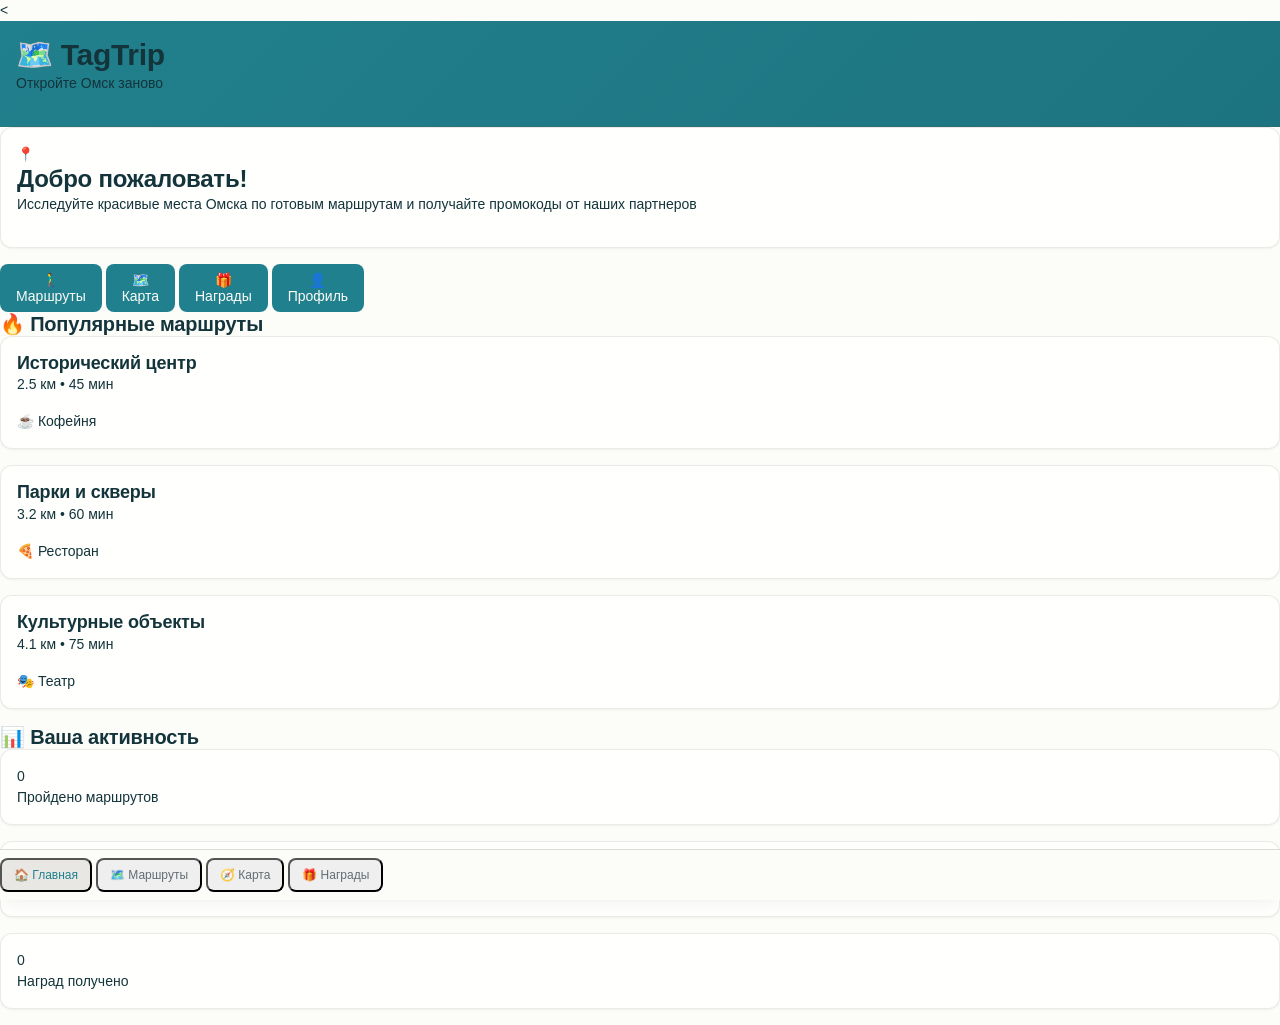
==== commit 666da7ce: "new name" ====
--- a/index.html
+++ b/index.html
@@ -5,7 +5,7 @@
     <meta name="viewport" content="width=device-width, initial-scale=1.0, maximum-scale=1.0, user-scalable=no">
     <title>TagTrip - Маршруты по Омску</title>
     <script src="https://telegram.org/js/telegram-web-app.js"></script>
-    <link rel="stylesheet" href="css/main.css">
+    <<link rel="stylesheet" href="tagtrip-styles.css">
     <link rel="stylesheet" href="css/themes.css">
 </head>
 <body>
@@ -116,7 +116,7 @@
         <!-- Нижнее меню -->
         <nav class="bottom-nav">
             <button class="nav-btn active" onclick="goHome()">
-                <span class="nav-icon">🏠</span>
+                <span class="nav-icon">🏠</span>                                
                 <span class="nav-label">Главная</span>
             </button>
             <button class="nav-btn" onclick="openRoutes()">
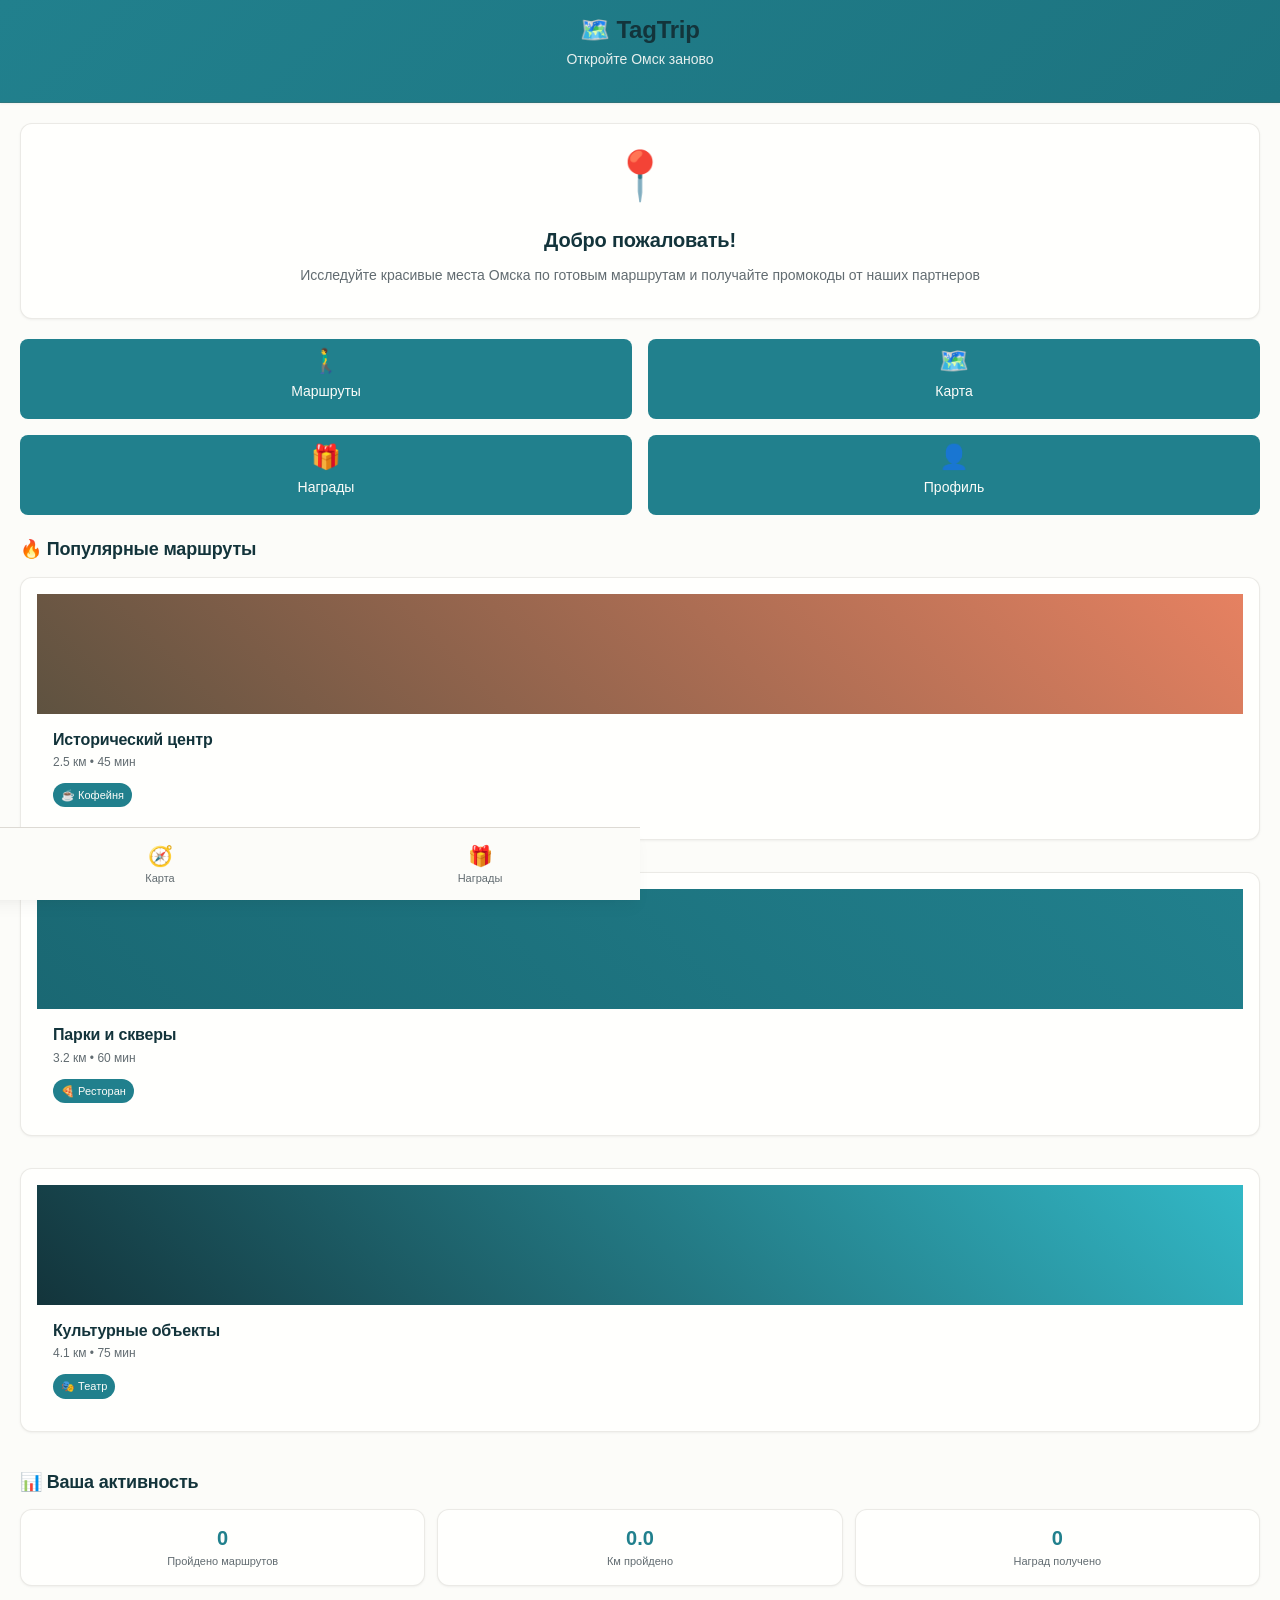
==== commit 4d3b252d: "fix" ====
--- a/index.html
+++ b/index.html
@@ -5,7 +5,7 @@
     <meta name="viewport" content="width=device-width, initial-scale=1.0, maximum-scale=1.0, user-scalable=no">
     <title>TagTrip - Маршруты по Омску</title>
     <script src="https://telegram.org/js/telegram-web-app.js"></script>
-    <<link rel="stylesheet" href="tagtrip-styles.css">
+    <link rel="stylesheet" href="css/main.css">
     <link rel="stylesheet" href="css/themes.css">
 </head>
 <body>
--- a/css/main.css
+++ b/css/main.css
@@ -0,0 +1,1287 @@
+:root {
+  /* Primitive Color Tokens */
+  --color-white: rgba(255, 255, 255, 1);
+  --color-black: rgba(0, 0, 0, 1);
+  --color-cream-50: rgba(252, 252, 249, 1);
+  --color-cream-100: rgba(255, 255, 253, 1);
+  --color-gray-200: rgba(245, 245, 245, 1);
+  --color-gray-300: rgba(167, 169, 169, 1);
+  --color-gray-400: rgba(119, 124, 124, 1);
+  --color-slate-500: rgba(98, 108, 113, 1);
+  --color-brown-600: rgba(94, 82, 64, 1);
+  --color-charcoal-700: rgba(31, 33, 33, 1);
+  --color-charcoal-800: rgba(38, 40, 40, 1);
+  --color-slate-900: rgba(19, 52, 59, 1);
+  --color-teal-300: rgba(50, 184, 198, 1);
+  --color-teal-400: rgba(45, 166, 178, 1);
+  --color-teal-500: rgba(33, 128, 141, 1);
+  --color-teal-600: rgba(29, 116, 128, 1);
+  --color-teal-700: rgba(26, 104, 115, 1);
+  --color-teal-800: rgba(41, 150, 161, 1);
+  --color-red-400: rgba(255, 84, 89, 1);
+  --color-red-500: rgba(192, 21, 47, 1);
+  --color-orange-400: rgba(230, 129, 97, 1);
+  --color-orange-500: rgba(168, 75, 47, 1);
+
+  /* RGB versions for opacity control */
+  --color-brown-600-rgb: 94, 82, 64;
+  --color-teal-500-rgb: 33, 128, 141;
+  --color-slate-900-rgb: 19, 52, 59;
+  --color-slate-500-rgb: 98, 108, 113;
+  --color-red-500-rgb: 192, 21, 47;
+  --color-red-400-rgb: 255, 84, 89;
+  --color-orange-500-rgb: 168, 75, 47;
+  --color-orange-400-rgb: 230, 129, 97;
+
+  /* Background color tokens (Light Mode) */
+  --color-bg-1: rgba(59, 130, 246, 0.08); /* Light blue */
+  --color-bg-2: rgba(245, 158, 11, 0.08); /* Light yellow */
+  --color-bg-3: rgba(34, 197, 94, 0.08); /* Light green */
+  --color-bg-4: rgba(239, 68, 68, 0.08); /* Light red */
+  --color-bg-5: rgba(147, 51, 234, 0.08); /* Light purple */
+  --color-bg-6: rgba(249, 115, 22, 0.08); /* Light orange */
+  --color-bg-7: rgba(236, 72, 153, 0.08); /* Light pink */
+  --color-bg-8: rgba(6, 182, 212, 0.08); /* Light cyan */
+
+  /* Semantic Color Tokens (Light Mode) */
+  --color-background: var(--color-cream-50);
+  --color-surface: var(--color-cream-100);
+  --color-text: var(--color-slate-900);
+  --color-text-secondary: var(--color-slate-500);
+  --color-primary: var(--color-teal-500);
+  --color-primary-hover: var(--color-teal-600);
+  --color-primary-active: var(--color-teal-700);
+  --color-secondary: rgba(var(--color-brown-600-rgb), 0.12);
+  --color-secondary-hover: rgba(var(--color-brown-600-rgb), 0.2);
+  --color-secondary-active: rgba(var(--color-brown-600-rgb), 0.25);
+  --color-border: rgba(var(--color-brown-600-rgb), 0.2);
+  --color-btn-primary-text: var(--color-cream-50);
+  --color-card-border: rgba(var(--color-brown-600-rgb), 0.12);
+  --color-card-border-inner: rgba(var(--color-brown-600-rgb), 0.12);
+  --color-error: var(--color-red-500);
+  --color-success: var(--color-teal-500);
+  --color-warning: var(--color-orange-500);
+  --color-info: var(--color-slate-500);
+  --color-focus-ring: rgba(var(--color-teal-500-rgb), 0.4);
+  --color-select-caret: rgba(var(--color-slate-900-rgb), 0.8);
+
+  /* Common style patterns */
+  --focus-ring: 0 0 0 3px var(--color-focus-ring);
+  --focus-outline: 2px solid var(--color-primary);
+  --status-bg-opacity: 0.15;
+  --status-border-opacity: 0.25;
+  --select-caret-light: url("data:image/svg+xml,%3Csvg xmlns='http://www.w3.org/2000/svg' width='16' height='16' viewBox='0 0 24 24' fill='none' stroke='%23134252' stroke-width='2' stroke-linecap='round' stroke-linejoin='round'%3E%3Cpolyline points='6 9 12 15 18 9'%3E%3C/polyline%3E%3C/svg%3E");
+  --select-caret-dark: url("data:image/svg+xml,%3Csvg xmlns='http://www.w3.org/2000/svg' width='16' height='16' viewBox='0 0 24 24' fill='none' stroke='%23f5f5f5' stroke-width='2' stroke-linecap='round' stroke-linejoin='round'%3E%3Cpolyline points='6 9 12 15 18 9'%3E%3C/polyline%3E%3C/svg%3E");
+
+  /* RGB versions for opacity control */
+  --color-success-rgb: 33, 128, 141;
+  --color-error-rgb: 192, 21, 47;
+  --color-warning-rgb: 168, 75, 47;
+  --color-info-rgb: 98, 108, 113;
+
+  /* Typography */
+  --font-family-base: "FKGroteskNeue", "Geist", "Inter", -apple-system,
+    BlinkMacSystemFont, "Segoe UI", Roboto, sans-serif;
+  --font-family-mono: "Berkeley Mono", ui-monospace, SFMono-Regular, Menlo,
+    Monaco, Consolas, monospace;
+  --font-size-xs: 11px;
+  --font-size-sm: 12px;
+  --font-size-base: 14px;
+  --font-size-md: 14px;
+  --font-size-lg: 16px;
+  --font-size-xl: 18px;
+  --font-size-2xl: 20px;
+  --font-size-3xl: 24px;
+  --font-size-4xl: 30px;
+  --font-weight-normal: 400;
+  --font-weight-medium: 500;
+  --font-weight-semibold: 550;
+  --font-weight-bold: 600;
+  --line-height-tight: 1.2;
+  --line-height-normal: 1.5;
+  --letter-spacing-tight: -0.01em;
+
+  /* Spacing */
+  --space-0: 0;
+  --space-1: 1px;
+  --space-2: 2px;
+  --space-4: 4px;
+  --space-6: 6px;
+  --space-8: 8px;
+  --space-10: 10px;
+  --space-12: 12px;
+  --space-16: 16px;
+  --space-20: 20px;
+  --space-24: 24px;
+  --space-32: 32px;
+
+  /* Border Radius */
+  --radius-sm: 6px;
+  --radius-base: 8px;
+  --radius-md: 10px;
+  --radius-lg: 12px;
+  --radius-full: 9999px;
+
+  /* Shadows */
+  --shadow-xs: 0 1px 2px rgba(0, 0, 0, 0.02);
+  --shadow-sm: 0 1px 3px rgba(0, 0, 0, 0.04), 0 1px 2px rgba(0, 0, 0, 0.02);
+  --shadow-md: 0 4px 6px -1px rgba(0, 0, 0, 0.04),
+    0 2px 4px -1px rgba(0, 0, 0, 0.02);
+  --shadow-lg: 0 10px 15px -3px rgba(0, 0, 0, 0.04),
+    0 4px 6px -2px rgba(0, 0, 0, 0.02);
+  --shadow-inset-sm: inset 0 1px 0 rgba(255, 255, 255, 0.15),
+    inset 0 -1px 0 rgba(0, 0, 0, 0.03);
+
+  /* Animation */
+  --duration-fast: 150ms;
+  --duration-normal: 250ms;
+  --ease-standard: cubic-bezier(0.16, 1, 0.3, 1);
+
+  /* Layout */
+  --container-sm: 640px;
+  --container-md: 768px;
+  --container-lg: 1024px;
+  --container-xl: 1280px;
+}
+
+/* Dark mode colors */
+@media (prefers-color-scheme: dark) {
+  :root {
+    /* RGB versions for opacity control (Dark Mode) */
+    --color-gray-400-rgb: 119, 124, 124;
+    --color-teal-300-rgb: 50, 184, 198;
+    --color-gray-300-rgb: 167, 169, 169;
+    --color-gray-200-rgb: 245, 245, 245;
+
+    /* Background color tokens (Dark Mode) */
+    --color-bg-1: rgba(29, 78, 216, 0.15); /* Dark blue */
+    --color-bg-2: rgba(180, 83, 9, 0.15); /* Dark yellow */
+    --color-bg-3: rgba(21, 128, 61, 0.15); /* Dark green */
+    --color-bg-4: rgba(185, 28, 28, 0.15); /* Dark red */
+    --color-bg-5: rgba(107, 33, 168, 0.15); /* Dark purple */
+    --color-bg-6: rgba(194, 65, 12, 0.15); /* Dark orange */
+    --color-bg-7: rgba(190, 24, 93, 0.15); /* Dark pink */
+    --color-bg-8: rgba(8, 145, 178, 0.15); /* Dark cyan */
+
+    /* Semantic Color Tokens (Dark Mode) */
+    --color-background: var(--color-charcoal-700);
+    --color-surface: var(--color-charcoal-800);
+    --color-text: var(--color-gray-200);
+    --color-text-secondary: rgba(var(--color-gray-300-rgb), 0.7);
+    --color-primary: var(--color-teal-300);
+    --color-primary-hover: var(--color-teal-400);
+    --color-primary-active: var(--color-teal-800);
+    --color-secondary: rgba(var(--color-gray-400-rgb), 0.15);
+    --color-secondary-hover: rgba(var(--color-gray-400-rgb), 0.25);
+    --color-secondary-active: rgba(var(--color-gray-400-rgb), 0.3);
+    --color-border: rgba(var(--color-gray-400-rgb), 0.3);
+    --color-error: var(--color-red-400);
+    --color-success: var(--color-teal-300);
+    --color-warning: var(--color-orange-400);
+    --color-info: var(--color-gray-300);
+    --color-focus-ring: rgba(var(--color-teal-300-rgb), 0.4);
+    --color-btn-primary-text: var(--color-slate-900);
+    --color-card-border: rgba(var(--color-gray-400-rgb), 0.2);
+    --color-card-border-inner: rgba(var(--color-gray-400-rgb), 0.15);
+    --shadow-inset-sm: inset 0 1px 0 rgba(255, 255, 255, 0.1),
+      inset 0 -1px 0 rgba(0, 0, 0, 0.15);
+    --button-border-secondary: rgba(var(--color-gray-400-rgb), 0.2);
+    --color-border-secondary: rgba(var(--color-gray-400-rgb), 0.2);
+    --color-select-caret: rgba(var(--color-gray-200-rgb), 0.8);
+
+    /* Common style patterns - updated for dark mode */
+    --focus-ring: 0 0 0 3px var(--color-focus-ring);
+    --focus-outline: 2px solid var(--color-primary);
+    --status-bg-opacity: 0.15;
+    --status-border-opacity: 0.25;
+    --select-caret-light: url("data:image/svg+xml,%3Csvg xmlns='http://www.w3.org/2000/svg' width='16' height='16' viewBox='0 0 24 24' fill='none' stroke='%23134252' stroke-width='2' stroke-linecap='round' stroke-linejoin='round'%3E%3Cpolyline points='6 9 12 15 18 9'%3E%3C/polyline%3E%3C/svg%3E");
+    --select-caret-dark: url("data:image/svg+xml,%3Csvg xmlns='http://www.w3.org/2000/svg' width='16' height='16' viewBox='0 0 24 24' fill='none' stroke='%23f5f5f5' stroke-width='2' stroke-linecap='round' stroke-linejoin='round'%3E%3Cpolyline points='6 9 12 15 18 9'%3E%3C/polyline%3E%3C/svg%3E");
+
+    /* RGB versions for dark mode */
+    --color-success-rgb: var(--color-teal-300-rgb);
+    --color-error-rgb: var(--color-red-400-rgb);
+    --color-warning-rgb: var(--color-orange-400-rgb);
+    --color-info-rgb: var(--color-gray-300-rgb);
+  }
+}
+
+/* Data attribute for manual theme switching */
+[data-color-scheme="dark"] {
+  /* RGB versions for opacity control (dark mode) */
+  --color-gray-400-rgb: 119, 124, 124;
+  --color-teal-300-rgb: 50, 184, 198;
+  --color-gray-300-rgb: 167, 169, 169;
+  --color-gray-200-rgb: 245, 245, 245;
+
+  /* Colorful background palette - Dark Mode */
+  --color-bg-1: rgba(29, 78, 216, 0.15); /* Dark blue */
+  --color-bg-2: rgba(180, 83, 9, 0.15); /* Dark yellow */
+  --color-bg-3: rgba(21, 128, 61, 0.15); /* Dark green */
+  --color-bg-4: rgba(185, 28, 28, 0.15); /* Dark red */
+  --color-bg-5: rgba(107, 33, 168, 0.15); /* Dark purple */
+  --color-bg-6: rgba(194, 65, 12, 0.15); /* Dark orange */
+  --color-bg-7: rgba(190, 24, 93, 0.15); /* Dark pink */
+  --color-bg-8: rgba(8, 145, 178, 0.15); /* Dark cyan */
+
+  /* Semantic Color Tokens (Dark Mode) */
+  --color-background: var(--color-charcoal-700);
+  --color-surface: var(--color-charcoal-800);
+  --color-text: var(--color-gray-200);
+  --color-text-secondary: rgba(var(--color-gray-300-rgb), 0.7);
+  --color-primary: var(--color-teal-300);
+  --color-primary-hover: var(--color-teal-400);
+  --color-primary-active: var(--color-teal-800);
+  --color-secondary: rgba(var(--color-gray-400-rgb), 0.15);
+  --color-secondary-hover: rgba(var(--color-gray-400-rgb), 0.25);
+  --color-secondary-active: rgba(var(--color-gray-400-rgb), 0.3);
+  --color-border: rgba(var(--color-gray-400-rgb), 0.3);
+  --color-error: var(--color-red-400);
+  --color-success: var(--color-teal-300);
+  --color-warning: var(--color-orange-400);
+  --color-info: var(--color-gray-300);
+  --color-focus-ring: rgba(var(--color-teal-300-rgb), 0.4);
+  --color-btn-primary-text: var(--color-slate-900);
+  --color-card-border: rgba(var(--color-gray-400-rgb), 0.15);
+  --color-card-border-inner: rgba(var(--color-gray-400-rgb), 0.15);
+  --shadow-inset-sm: inset 0 1px 0 rgba(255, 255, 255, 0.1),
+    inset 0 -1px 0 rgba(0, 0, 0, 0.15);
+  --color-border-secondary: rgba(var(--color-gray-400-rgb), 0.2);
+  --color-select-caret: rgba(var(--color-gray-200-rgb), 0.8);
+
+  /* Common style patterns - updated for dark mode */
+  --focus-ring: 0 0 0 3px var(--color-focus-ring);
+  --focus-outline: 2px solid var(--color-primary);
+  --status-bg-opacity: 0.15;
+  --status-border-opacity: 0.25;
+  --select-caret-light: url("data:image/svg+xml,%3Csvg xmlns='http://www.w3.org/2000/svg' width='16' height='16' viewBox='0 0 24 24' fill='none' stroke='%23134252' stroke-width='2' stroke-linecap='round' stroke-linejoin='round'%3E%3Cpolyline points='6 9 12 15 18 9'%3E%3C/polyline%3E%3C/svg%3E");
+  --select-caret-dark: url("data:image/svg+xml,%3Csvg xmlns='http://www.w3.org/2000/svg' width='16' height='16' viewBox='0 0 24 24' fill='none' stroke='%23f5f5f5' stroke-width='2' stroke-linecap='round' stroke-linejoin='round'%3E%3Cpolyline points='6 9 12 15 18 9'%3E%3C/polyline%3E%3C/svg%3E");
+
+  /* RGB versions for dark mode */
+  --color-success-rgb: var(--color-teal-300-rgb);
+  --color-error-rgb: var(--color-red-400-rgb);
+  --color-warning-rgb: var(--color-orange-400-rgb);
+  --color-info-rgb: var(--color-gray-300-rgb);
+}
+
+[data-color-scheme="light"] {
+  /* RGB versions for opacity control (light mode) */
+  --color-brown-600-rgb: 94, 82, 64;
+  --color-teal-500-rgb: 33, 128, 141;
+  --color-slate-900-rgb: 19, 52, 59;
+
+  /* Semantic Color Tokens (Light Mode) */
+  --color-background: var(--color-cream-50);
+  --color-surface: var(--color-cream-100);
+  --color-text: var(--color-slate-900);
+  --color-text-secondary: var(--color-slate-500);
+  --color-primary: var(--color-teal-500);
+  --color-primary-hover: var(--color-teal-600);
+  --color-primary-active: var(--color-teal-700);
+  --color-secondary: rgba(var(--color-brown-600-rgb), 0.12);
+  --color-secondary-hover: rgba(var(--color-brown-600-rgb), 0.2);
+  --color-secondary-active: rgba(var(--color-brown-600-rgb), 0.25);
+  --color-border: rgba(var(--color-brown-600-rgb), 0.2);
+  --color-btn-primary-text: var(--color-cream-50);
+  --color-card-border: rgba(var(--color-brown-600-rgb), 0.12);
+  --color-card-border-inner: rgba(var(--color-brown-600-rgb), 0.12);
+  --color-error: var(--color-red-500);
+  --color-success: var(--color-teal-500);
+  --color-warning: var(--color-orange-500);
+  --color-info: var(--color-slate-500);
+  --color-focus-ring: rgba(var(--color-teal-500-rgb), 0.4);
+
+  /* RGB versions for light mode */
+  --color-success-rgb: var(--color-teal-500-rgb);
+  --color-error-rgb: var(--color-red-500-rgb);
+  --color-warning-rgb: var(--color-orange-500-rgb);
+  --color-info-rgb: var(--color-slate-500-rgb);
+}
+
+/* Base styles */
+html {
+  font-size: var(--font-size-base);
+  font-family: var(--font-family-base);
+  line-height: var(--line-height-normal);
+  color: var(--color-text);
+  background-color: var(--color-background);
+  -webkit-font-smoothing: antialiased;
+  box-sizing: border-box;
+}
+
+body {
+  margin: 0;
+  padding: 0;
+}
+
+*,
+*::before,
+*::after {
+  box-sizing: inherit;
+}
+
+/* Typography */
+h1,
+h2,
+h3,
+h4,
+h5,
+h6 {
+  margin: 0;
+  font-weight: var(--font-weight-semibold);
+  line-height: var(--line-height-tight);
+  color: var(--color-text);
+  letter-spacing: var(--letter-spacing-tight);
+}
+
+h1 {
+  font-size: var(--font-size-4xl);
+}
+h2 {
+  font-size: var(--font-size-3xl);
+}
+h3 {
+  font-size: var(--font-size-2xl);
+}
+h4 {
+  font-size: var(--font-size-xl);
+}
+h5 {
+  font-size: var(--font-size-lg);
+}
+h6 {
+  font-size: var(--font-size-md);
+}
+
+p {
+  margin: 0 0 var(--space-16) 0;
+}
+
+a {
+  color: var(--color-primary);
+  text-decoration: none;
+  transition: color var(--duration-fast) var(--ease-standard);
+}
+
+a:hover {
+  color: var(--color-primary-hover);
+}
+
+code,
+pre {
+  font-family: var(--font-family-mono);
+  font-size: calc(var(--font-size-base) * 0.95);
+  background-color: var(--color-secondary);
+  border-radius: var(--radius-sm);
+}
+
+code {
+  padding: var(--space-1) var(--space-4);
+}
+
+pre {
+  padding: var(--space-16);
+  margin: var(--space-16) 0;
+  overflow: auto;
+  border: 1px solid var(--color-border);
+}
+
+pre code {
+  background: none;
+  padding: 0;
+}
+
+/* Buttons */
+.btn {
+  display: inline-flex;
+  align-items: center;
+  justify-content: center;
+  padding: var(--space-8) var(--space-16);
+  border-radius: var(--radius-base);
+  font-size: var(--font-size-base);
+  font-weight: 500;
+  line-height: 1.5;
+  cursor: pointer;
+  transition: all var(--duration-normal) var(--ease-standard);
+  border: none;
+  text-decoration: none;
+  position: relative;
+}
+
+.btn:focus-visible {
+  outline: none;
+  box-shadow: var(--focus-ring);
+}
+
+.btn--primary {
+  background: var(--color-primary);
+  color: var(--color-btn-primary-text);
+}
+
+.btn--primary:hover {
+  background: var(--color-primary-hover);
+}
+
+.btn--primary:active {
+  background: var(--color-primary-active);
+}
+
+.btn--secondary {
+  background: var(--color-secondary);
+  color: var(--color-text);
+}
+
+.btn--secondary:hover {
+  background: var(--color-secondary-hover);
+}
+
+.btn--secondary:active {
+  background: var(--color-secondary-active);
+}
+
+.btn--outline {
+  background: transparent;
+  border: 1px solid var(--color-border);
+  color: var(--color-text);
+}
+
+.btn--outline:hover {
+  background: var(--color-secondary);
+}
+
+.btn--sm {
+  padding: var(--space-4) var(--space-12);
+  font-size: var(--font-size-sm);
+  border-radius: var(--radius-sm);
+}
+
+.btn--lg {
+  padding: var(--space-10) var(--space-20);
+  font-size: var(--font-size-lg);
+  border-radius: var(--radius-md);
+}
+
+.btn--full-width {
+  width: 100%;
+}
+
+.btn:disabled {
+  opacity: 0.5;
+  cursor: not-allowed;
+}
+
+/* Form elements */
+.form-control {
+  display: block;
+  width: 100%;
+  padding: var(--space-8) var(--space-12);
+  font-size: var(--font-size-md);
+  line-height: 1.5;
+  color: var(--color-text);
+  background-color: var(--color-surface);
+  border: 1px solid var(--color-border);
+  border-radius: var(--radius-base);
+  transition: border-color var(--duration-fast) var(--ease-standard),
+    box-shadow var(--duration-fast) var(--ease-standard);
+}
+
+textarea.form-control {
+  font-family: var(--font-family-base);
+  font-size: var(--font-size-base);
+}
+
+select.form-control {
+  padding: var(--space-8) var(--space-12);
+  -webkit-appearance: none;
+  -moz-appearance: none;
+  appearance: none;
+  background-image: var(--select-caret-light);
+  background-repeat: no-repeat;
+  background-position: right var(--space-12) center;
+  background-size: 16px;
+  padding-right: var(--space-32);
+}
+
+/* Add a dark mode specific caret */
+@media (prefers-color-scheme: dark) {
+  select.form-control {
+    background-image: var(--select-caret-dark);
+  }
+}
+
+/* Also handle data-color-scheme */
+[data-color-scheme="dark"] select.form-control {
+  background-image: var(--select-caret-dark);
+}
+
+[data-color-scheme="light"] select.form-control {
+  background-image: var(--select-caret-light);
+}
+
+.form-control:focus {
+  border-color: var(--color-primary);
+  outline: var(--focus-outline);
+}
+
+.form-label {
+  display: block;
+  margin-bottom: var(--space-8);
+  font-weight: var(--font-weight-medium);
+  font-size: var(--font-size-sm);
+}
+
+.form-group {
+  margin-bottom: var(--space-16);
+}
+
+/* Card component */
+.card {
+  background-color: var(--color-surface);
+  border-radius: var(--radius-lg);
+  border: 1px solid var(--color-card-border);
+  box-shadow: var(--shadow-sm);
+  overflow: hidden;
+  transition: box-shadow var(--duration-normal) var(--ease-standard);
+}
+
+.card:hover {
+  box-shadow: var(--shadow-md);
+}
+
+.card__body {
+  padding: var(--space-16);
+}
+
+.card__header,
+.card__footer {
+  padding: var(--space-16);
+  border-bottom: 1px solid var(--color-card-border-inner);
+}
+
+/* Status indicators - simplified with CSS variables */
+.status {
+  display: inline-flex;
+  align-items: center;
+  padding: var(--space-6) var(--space-12);
+  border-radius: var(--radius-full);
+  font-weight: var(--font-weight-medium);
+  font-size: var(--font-size-sm);
+}
+
+.status--success {
+  background-color: rgba(
+    var(--color-success-rgb, 33, 128, 141),
+    var(--status-bg-opacity)
+  );
+  color: var(--color-success);
+  border: 1px solid
+    rgba(var(--color-success-rgb, 33, 128, 141), var(--status-border-opacity));
+}
+
+.status--error {
+  background-color: rgba(
+    var(--color-error-rgb, 192, 21, 47),
+    var(--status-bg-opacity)
+  );
+  color: var(--color-error);
+  border: 1px solid
+    rgba(var(--color-error-rgb, 192, 21, 47), var(--status-border-opacity));
+}
+
+.status--warning {
+  background-color: rgba(
+    var(--color-warning-rgb, 168, 75, 47),
+    var(--status-bg-opacity)
+  );
+  color: var(--color-warning);
+  border: 1px solid
+    rgba(var(--color-warning-rgb, 168, 75, 47), var(--status-border-opacity));
+}
+
+.status--info {
+  background-color: rgba(
+    var(--color-info-rgb, 98, 108, 113),
+    var(--status-bg-opacity)
+  );
+  color: var(--color-info);
+  border: 1px solid
+    rgba(var(--color-info-rgb, 98, 108, 113), var(--status-border-opacity));
+}
+
+/* Container layout */
+.container {
+  width: 100%;
+  margin-right: auto;
+  margin-left: auto;
+  padding-right: var(--space-16);
+  padding-left: var(--space-16);
+}
+
+@media (min-width: 640px) {
+  .container {
+    max-width: var(--container-sm);
+  }
+}
+@media (min-width: 768px) {
+  .container {
+    max-width: var(--container-md);
+  }
+}
+@media (min-width: 1024px) {
+  .container {
+    max-width: var(--container-lg);
+  }
+}
+@media (min-width: 1280px) {
+  .container {
+    max-width: var(--container-xl);
+  }
+}
+
+/* Utility classes */
+.flex {
+  display: flex;
+}
+.flex-col {
+  flex-direction: column;
+}
+.items-center {
+  align-items: center;
+}
+.justify-center {
+  justify-content: center;
+}
+.justify-between {
+  justify-content: space-between;
+}
+.gap-4 {
+  gap: var(--space-4);
+}
+.gap-8 {
+  gap: var(--space-8);
+}
+.gap-16 {
+  gap: var(--space-16);
+}
+
+.m-0 {
+  margin: 0;
+}
+.mt-8 {
+  margin-top: var(--space-8);
+}
+.mb-8 {
+  margin-bottom: var(--space-8);
+}
+.mx-8 {
+  margin-left: var(--space-8);
+  margin-right: var(--space-8);
+}
+.my-8 {
+  margin-top: var(--space-8);
+  margin-bottom: var(--space-8);
+}
+
+.p-0 {
+  padding: 0;
+}
+.py-8 {
+  padding-top: var(--space-8);
+  padding-bottom: var(--space-8);
+}
+.px-8 {
+  padding-left: var(--space-8);
+  padding-right: var(--space-8);
+}
+.py-16 {
+  padding-top: var(--space-16);
+  padding-bottom: var(--space-16);
+}
+.px-16 {
+  padding-left: var(--space-16);
+  padding-right: var(--space-16);
+}
+
+.block {
+  display: block;
+}
+.hidden {
+  display: none;
+}
+
+/* Accessibility */
+.sr-only {
+  position: absolute;
+  width: 1px;
+  height: 1px;
+  padding: 0;
+  margin: -1px;
+  overflow: hidden;
+  clip: rect(0, 0, 0, 0);
+  white-space: nowrap;
+  border-width: 0;
+}
+
+:focus-visible {
+  outline: var(--focus-outline);
+  outline-offset: 2px;
+}
+
+/* Dark mode specifics */
+[data-color-scheme="dark"] .btn--outline {
+  border: 1px solid var(--color-border-secondary);
+}
+
+@font-face {
+  font-family: 'FKGroteskNeue';
+  src: url('https://r2cdn.perplexity.ai/fonts/FKGroteskNeue.woff2')
+    format('woff2');
+}
+
+/* END PERPLEXITY DESIGN SYSTEM */
+```css
+/* ===== ОСНОВНЫЕ СТИЛИ TAGTRIP ===== */
+/* Адаптировано под дизайн-систему Perplexity */
+
+:root {
+    /* Telegram WebApp интеграция с дизайн-системой */
+    --tg-theme-bg-color: var(--color-background);
+    --tg-theme-secondary-bg-color: var(--color-surface);
+    --tg-theme-text-color: var(--color-text);
+    --tg-theme-hint-color: var(--color-text-secondary);
+    --tg-theme-link-color: var(--color-primary);
+    --tg-theme-button-color: var(--color-primary);
+    --tg-theme-button-text-color: var(--color-btn-primary-text);
+    --tg-theme-destructive-text-color: var(--color-error);
+    
+    /* Размеры приложения */
+    --app-max-width: 375px;
+    --app-padding: var(--space-16);
+    --border-radius: var(--radius-lg);
+    --border-radius-small: var(--radius-base);
+    
+    /* Цвета проекта на основе дизайн-системы */
+    --primary-color: var(--color-primary);
+    --accent-color: var(--color-warning);
+    --success-color: var(--color-success);
+    --warning-color: var(--color-warning);
+    --danger-color: var(--color-error);
+    
+    /* Тени из дизайн-системы */
+    --shadow-light: var(--shadow-sm);
+    --shadow-medium: var(--shadow-md);
+}
+
+/* ===== БАЗОВЫЕ СТИЛИ ===== */
+* {
+    margin: 0;
+    padding: 0;
+    box-sizing: border-box;
+    -webkit-tap-highlight-color: transparent;
+}
+
+body {
+    font-family: var(--font-family-base);
+    background-color: var(--color-background);
+    color: var(--color-text);
+    line-height: var(--line-height-normal);
+    font-size: var(--font-size-base);
+    overflow-x: hidden;
+    max-width: var(--tg-viewport-width, var(--app-max-width));
+    margin: 0 auto;
+    min-height: var(--tg-viewport-stable-height, 100vh);
+    -webkit-font-smoothing: antialiased;
+}
+
+.app-container {
+    display: flex;
+    flex-direction: column;
+    min-height: 100vh;
+    position: relative;
+}
+
+/* ===== ШАПКА ===== */
+.app-header {
+    background: var(--color-primary);
+    color: var(--color-btn-primary-text);
+    padding: var(--space-20) var(--app-padding) var(--space-24);
+    text-align: center;
+    position: relative;
+    box-shadow: var(--shadow-sm);
+}
+
+.header-content {
+    max-width: 300px;
+    margin: 0 auto;
+}
+
+.app-title {
+    font-size: var(--font-size-3xl);
+    font-weight: var(--font-weight-bold);
+    margin-bottom: var(--space-4);
+    line-height: var(--line-height-tight);
+    letter-spacing: var(--letter-spacing-tight);
+}
+
+.app-subtitle {
+    font-size: var(--font-size-base);
+    opacity: 0.9;
+    font-weight: var(--font-weight-normal);
+}
+
+/* ===== ОСНОВНОЙ КОНТЕНТ ===== */
+.main-content {
+    flex: 1;
+    padding: 0 var(--app-padding);
+    padding-bottom: 80px; /* Отступ для нижнего меню */
+}
+
+.section-title {
+    font-size: var(--font-size-xl);
+    font-weight: var(--font-weight-semibold);
+    margin: var(--space-24) 0 var(--space-16) 0;
+    color: var(--color-text);
+    line-height: var(--line-height-tight);
+    letter-spacing: var(--letter-spacing-tight);
+}
+
+/* ===== ПРИВЕТСТВЕННЫЙ БЛОК ===== */
+.welcome-section {
+    margin: var(--space-20) 0;
+}
+
+.welcome-card {
+    background: var(--color-surface);
+    padding: var(--space-24);
+    border-radius: var(--border-radius);
+    text-align: center;
+    box-shadow: var(--shadow-light);
+    border: 1px solid var(--color-card-border);
+    transition: box-shadow var(--duration-normal) var(--ease-standard);
+}
+
+.welcome-card:hover {
+    box-shadow: var(--shadow-medium);
+}
+
+.welcome-icon {
+    font-size: 48px;
+    margin-bottom: var(--space-16);
+}
+
+.welcome-card h2 {
+    font-size: var(--font-size-2xl);
+    font-weight: var(--font-weight-semibold);
+    margin-bottom: var(--space-12);
+    color: var(--color-text);
+    line-height: var(--line-height-tight);
+}
+
+.welcome-card p {
+    font-size: var(--font-size-base);
+    color: var(--color-text-secondary);
+    line-height: 1.6;
+}
+
+/* ===== БЫСТРЫЕ ДЕЙСТВИЯ ===== */
+.quick-actions {
+    margin: var(--space-20) 0;
+}
+
+.action-grid {
+    display: grid;
+    grid-template-columns: repeat(2, 1fr);
+    gap: var(--space-12);
+}
+
+.action-btn {
+    background: var(--color-primary);
+    color: var(--color-btn-primary-text);
+    border: none;
+    border-radius: var(--border-radius);
+    padding: var(--space-20) var(--space-16);
+    font-size: var(--font-size-base);
+    font-weight: var(--font-weight-medium);
+    font-family: var(--font-family-base);
+    display: flex;
+    flex-direction: column;
+    align-items: center;
+    gap: var(--space-8);
+    cursor: pointer;
+    transition: all var(--duration-normal) var(--ease-standard);
+    box-shadow: var(--shadow-light);
+    min-height: 80px;
+    position: relative;
+}
+
+.action-btn:hover {
+    background: var(--color-primary-hover);
+    box-shadow: var(--shadow-medium);
+}
+
+.action-btn:active {
+    background: var(--color-primary-active);
+    transform: scale(0.98);
+}
+
+.action-btn:focus-visible {
+    outline: none;
+    box-shadow: var(--focus-ring);
+}
+
+.btn-icon {
+    font-size: var(--space-24);
+}
+
+/* ===== ПРЕВЬЮ МАРШРУТОВ ===== */
+.routes-preview {
+    display: flex;
+    flex-direction: column;
+    gap: var(--space-12);
+}
+
+.route-card {
+    background: var(--color-surface);
+    border-radius: var(--border-radius);
+    border: 1px solid var(--color-card-border);
+    overflow: hidden;
+    cursor: pointer;
+    transition: all var(--duration-normal) var(--ease-standard);
+    box-shadow: var(--shadow-light);
+}
+
+.route-card:hover {
+    box-shadow: var(--shadow-medium);
+}
+
+.route-card:active {
+    transform: scale(0.98);
+}
+
+.route-image {
+    height: 120px;
+    background-size: cover;
+    background-position: center;
+    position: relative;
+}
+
+/* Заглушки для изображений маршрутов */
+.historical-bg {
+    background: linear-gradient(45deg, var(--color-brown-600), var(--color-orange-400));
+}
+
+.parks-bg {
+    background: linear-gradient(45deg, var(--color-teal-700), var(--color-success));
+}
+
+.cultural-bg {
+    background: linear-gradient(45deg, var(--color-slate-900), var(--color-teal-300));
+}
+
+.route-info {
+    padding: var(--space-16);
+}
+
+.route-info h4 {
+    font-size: var(--font-size-lg);
+    font-weight: var(--font-weight-semibold);
+    margin-bottom: var(--space-4);
+    color: var(--color-text);
+    line-height: var(--line-height-tight);
+}
+
+.route-info p {
+    font-size: var(--font-size-sm);
+    color: var(--color-text-secondary);
+    margin-bottom: var(--space-12);
+    line-height: var(--line-height-normal);
+}
+
+.route-rewards {
+    display: flex;
+    gap: var(--space-8);
+}
+
+.reward-badge {
+    background: var(--color-success);
+    color: var(--color-btn-primary-text);
+    padding: var(--space-4) var(--space-8);
+    border-radius: var(--radius-full);
+    font-size: var(--font-size-xs);
+    font-weight: var(--font-weight-medium);
+}
+
+/* ===== СТАТИСТИКА ===== */
+.stats-grid {
+    display: grid;
+    grid-template-columns: repeat(3, 1fr);
+    gap: var(--space-12);
+    margin-bottom: var(--space-20);
+}
+
+.stat-item {
+    background: var(--color-surface);
+    padding: var(--space-16) var(--space-12);
+    border-radius: var(--border-radius);
+    border: 1px solid var(--color-card-border);
+    text-align: center;
+    box-shadow: var(--shadow-light);
+    transition: box-shadow var(--duration-normal) var(--ease-standard);
+}
+
+.stat-item:hover {
+    box-shadow: var(--shadow-medium);
+}
+
+.stat-number {
+    font-size: var(--font-size-2xl);
+    font-weight: var(--font-weight-bold);
+    color: var(--color-primary);
+    margin-bottom: var(--space-4);
+    line-height: var(--line-height-tight);
+}
+
+.stat-label {
+    font-size: var(--font-size-xs);
+    color: var(--color-text-secondary);
+    line-height: 1.3;
+}
+
+/* ===== НИЖНЕЕ МЕНЮ ===== */
+.bottom-nav {
+    position: fixed;
+    bottom: 0;
+    left: 50%;
+    transform: translateX(-50%);
+    width: 100%;
+    max-width: var(--tg-viewport-width, var(--app-max-width));
+    background: var(--color-surface);
+    border-top: 1px solid var(--color-border);
+    display: flex;
+    padding: var(--space-8) 0;
+    box-shadow: 0 -2px 8px rgba(0, 0, 0, 0.1);
+}
+
+.nav-btn {
+    flex: 1;
+    background: none;
+    border: none;
+    padding: var(--space-8) var(--space-4);
+    display: flex;
+    flex-direction: column;
+    align-items: center;
+    gap: var(--space-4);
+    cursor: pointer;
+    transition: all var(--duration-fast) var(--ease-standard);
+    color: var(--color-text-secondary);
+    font-family: var(--font-family-base);
+}
+
+.nav-btn.active {
+    color: var(--color-primary);
+}
+
+.nav-btn:active {
+    transform: scale(0.95);
+}
+
+.nav-btn:focus-visible {
+    outline: var(--focus-outline);
+    outline-offset: 2px;
+}
+
+.nav-icon {
+    font-size: var(--space-20);
+}
+
+.nav-label {
+    font-size: var(--font-size-xs);
+    font-weight: var(--font-weight-medium);
+}
+
+/* ===== АДАПТИВНОСТЬ ===== */
+/* Маленькие экраны (320px) */
+@media (max-width: 350px) {
+    :root {
+        --app-padding: var(--space-12);
+    }
+    
+    .app-title {
+        font-size: var(--font-size-2xl);
+    }
+    
+    .action-btn {
+        padding: var(--space-16) var(--space-12);
+        min-height: 70px;
+    }
+    
+    .btn-icon {
+        font-size: var(--space-20);
+    }
+    
+    .route-image {
+        height: 100px;
+    }
+    
+    .stats-grid {
+        grid-template-columns: repeat(3, 1fr);
+        gap: var(--space-8);
+    }
+    
+    .stat-item {
+        padding: var(--space-12) var(--space-8);
+    }
+    
+    .stat-number {
+        font-size: var(--font-size-xl);
+    }
+}
+
+/* Большие экраны (390px+) */
+@media (min-width: 390px) {
+    .main-content {
+        padding-left: var(--space-20);
+        padding-right: var(--space-20);
+    }
+    
+    .app-header {
+        padding-left: var(--space-20);
+        padding-right: var(--space-20);
+    }
+    
+    .action-grid {
+        gap: var(--space-16);
+    }
+    
+    .routes-preview {
+        gap: var(--space-16);
+    }
+}
+
+/* Мобильная адаптация для портретной ориентации (480px) */
+@media (max-width: 480px) {
+    .app-container {
+        min-height: 100dvh;
+    }
+    
+    .app-header {
+        padding: var(--space-16) var(--app-padding) var(--space-20);
+    }
+    
+    .app-title {
+        font-size: var(--font-size-2xl);
+    }
+    
+    .app-subtitle {
+        font-size: var(--font-size-sm);
+    }
+    
+    .main-content {
+        padding: 0 var(--space-12);
+        padding-bottom: 90px;
+    }
+    
+    .section-title {
+        font-size: var(--font-size-lg);
+        margin: var(--space-20) 0 var(--space-12) 0;
+    }
+    
+    .welcome-card {
+        padding: var(--space-20);
+    }
+    
+    .welcome-card h2 {
+        font-size: var(--font-size-xl);
+    }
+    
+    .action-grid {
+        gap: var(--space-10);
+    }
+    
+    .action-btn {
+        padding: var(--space-16) var(--space-10);
+        min-height: 75px;
+        font-size: var(--font-size-sm);
+    }
+    
+    .btn-icon {
+        font-size: var(--space-20);
+    }
+    
+    .route-card {
+        margin-bottom: var(--space-8);
+    }
+    
+    .route-image {
+        height: 100px;
+    }
+    
+    .route-info {
+        padding: var(--space-12);
+    }
+    
+    .route-info h4 {
+        font-size: var(--font-size-md);
+    }
+    
+    .stats-grid {
+        gap: var(--space-8);
+    }
+    
+    .stat-item {
+        padding: var(--space-12) var(--space-8);
+    }
+    
+    .stat-number {
+        font-size: var(--font-size-xl);
+    }
+    
+    .stat-label {
+        font-size: var(--font-size-xs);
+    }
+    
+    .bottom-nav {
+        padding: var(--space-6) 0;
+    }
+    
+    .nav-btn {
+        padding: var(--space-6) var(--space-2);
+    }
+    
+    .nav-icon {
+        font-size: var(--font-size-lg);
+    }
+    
+    .nav-label {
+        font-size: 9px;
+    }
+}
+
+/* Очень маленькие экраны */
+@media (max-width: 320px) {
+    .main-content {
+        padding: 0 var(--space-8);
+        padding-bottom: 85px;
+    }
+    
+    .app-header {
+        padding: var(--space-12) var(--space-8) var(--space-16);
+    }
+    
+    .welcome-card {
+        padding: var(--space-16);
+    }
+    
+    .action-grid {
+        gap: var(--space-8);
+    }
+    
+    .action-btn {
+        padding: var(--space-12);
+        min-height: 65px;
+    }
+    
+    .stats-grid {
+        gap: var(--space-6);
+    }
+}
+```
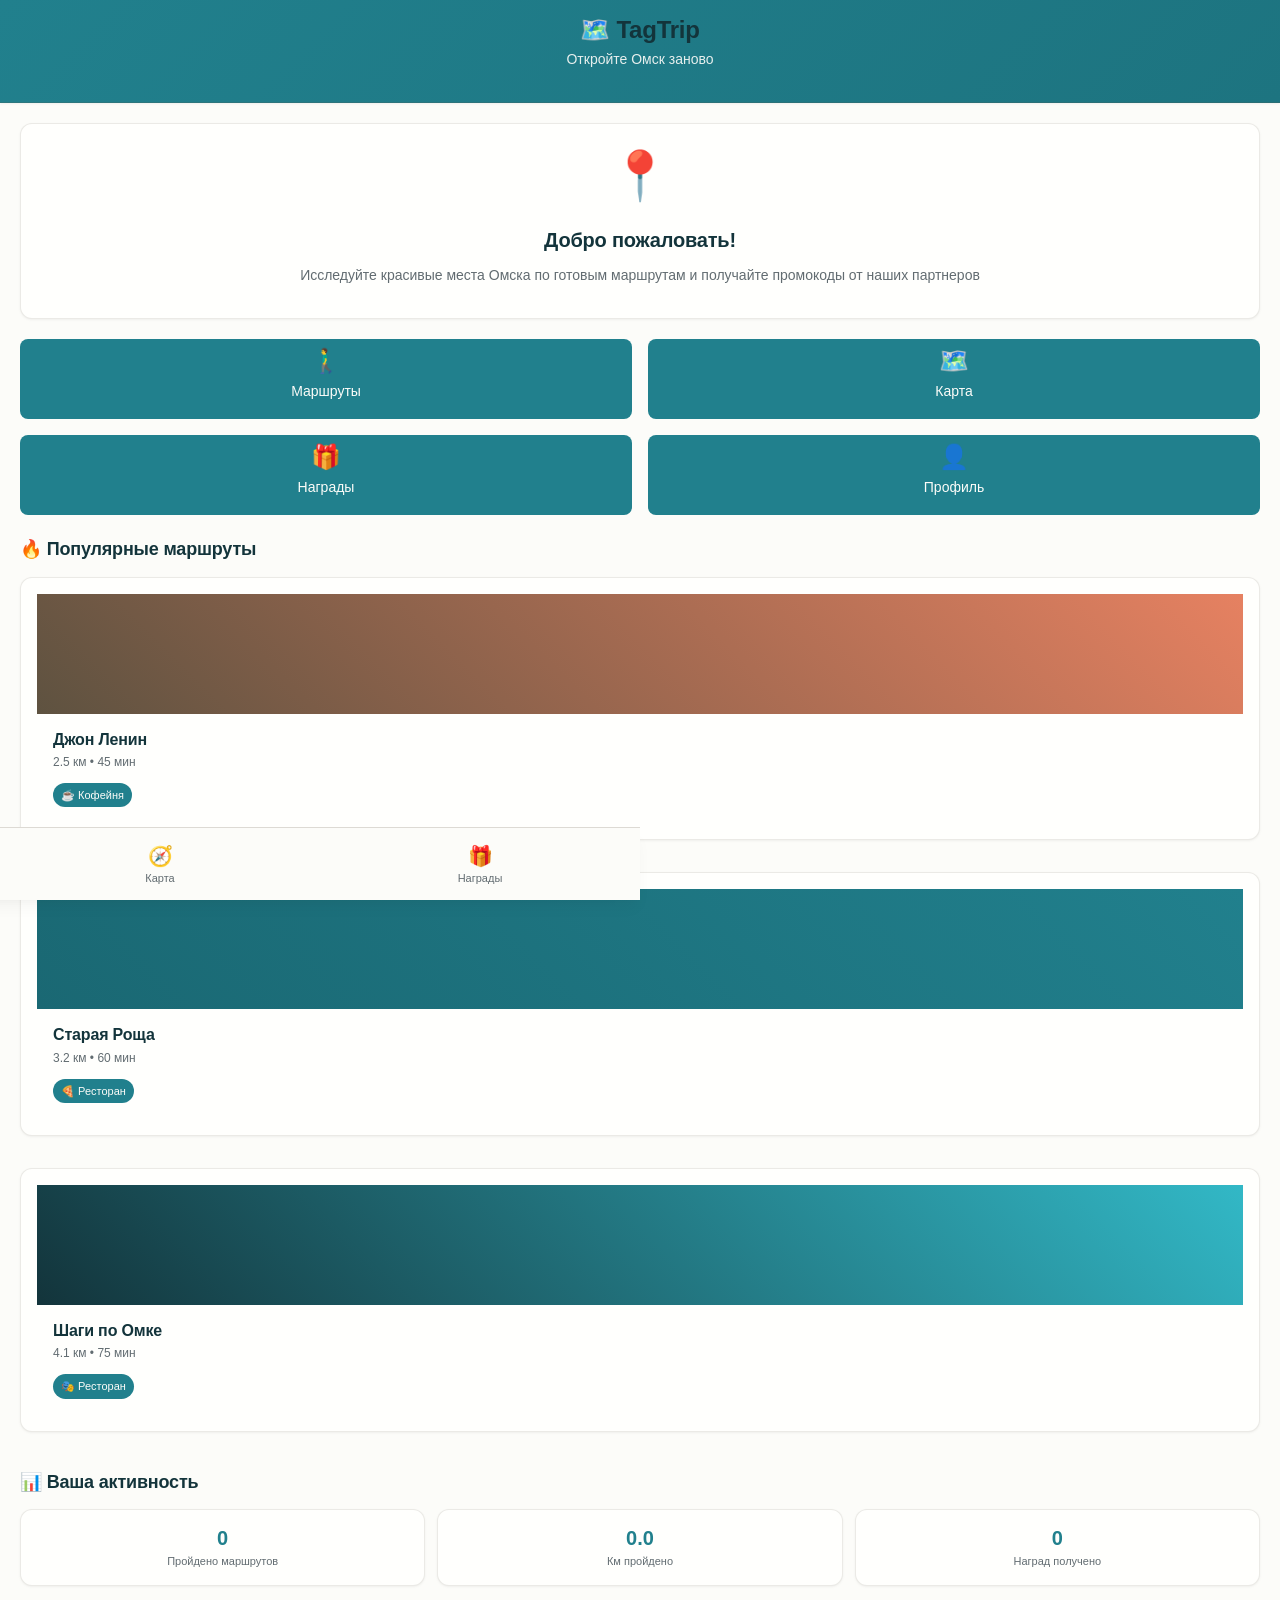
==== commit 32c6404f: "add map1" ====
--- a/index.html
+++ b/index.html
@@ -61,7 +61,7 @@
                     <div class="route-card" onclick="openRoute('historical')">
                         <div class="route-image historical-bg"></div>
                         <div class="route-info">
-                            <h4>Исторический центр</h4>
+                            <h4>Джон Ленин</h4>
                             <p>2.5 км • 45 мин</p>
                             <div class="route-rewards">
                                 <span class="reward-badge">☕ Кофейня</span>
@@ -72,7 +72,7 @@
                     <div class="route-card" onclick="openRoute('parks')">
                         <div class="route-image parks-bg"></div>
                         <div class="route-info">
-                            <h4>Парки и скверы</h4>
+                            <h4>Старая Роща</h4>
                             <p>3.2 км • 60 мин</p>
                             <div class="route-rewards">
                                 <span class="reward-badge">🍕 Ресторан</span>
@@ -83,10 +83,10 @@
                     <div class="route-card" onclick="openRoute('cultural')">
                         <div class="route-image cultural-bg"></div>
                         <div class="route-info">
-                            <h4>Культурные объекты</h4>
+                            <h4>Шаги по Омке</h4>
                             <p>4.1 км • 75 мин</p>
                             <div class="route-rewards">
-                                <span class="reward-badge">🎭 Театр</span>
+                                <span class="reward-badge">🎭 Ресторан</span>
                             </div>
                         </div>
                     </div>
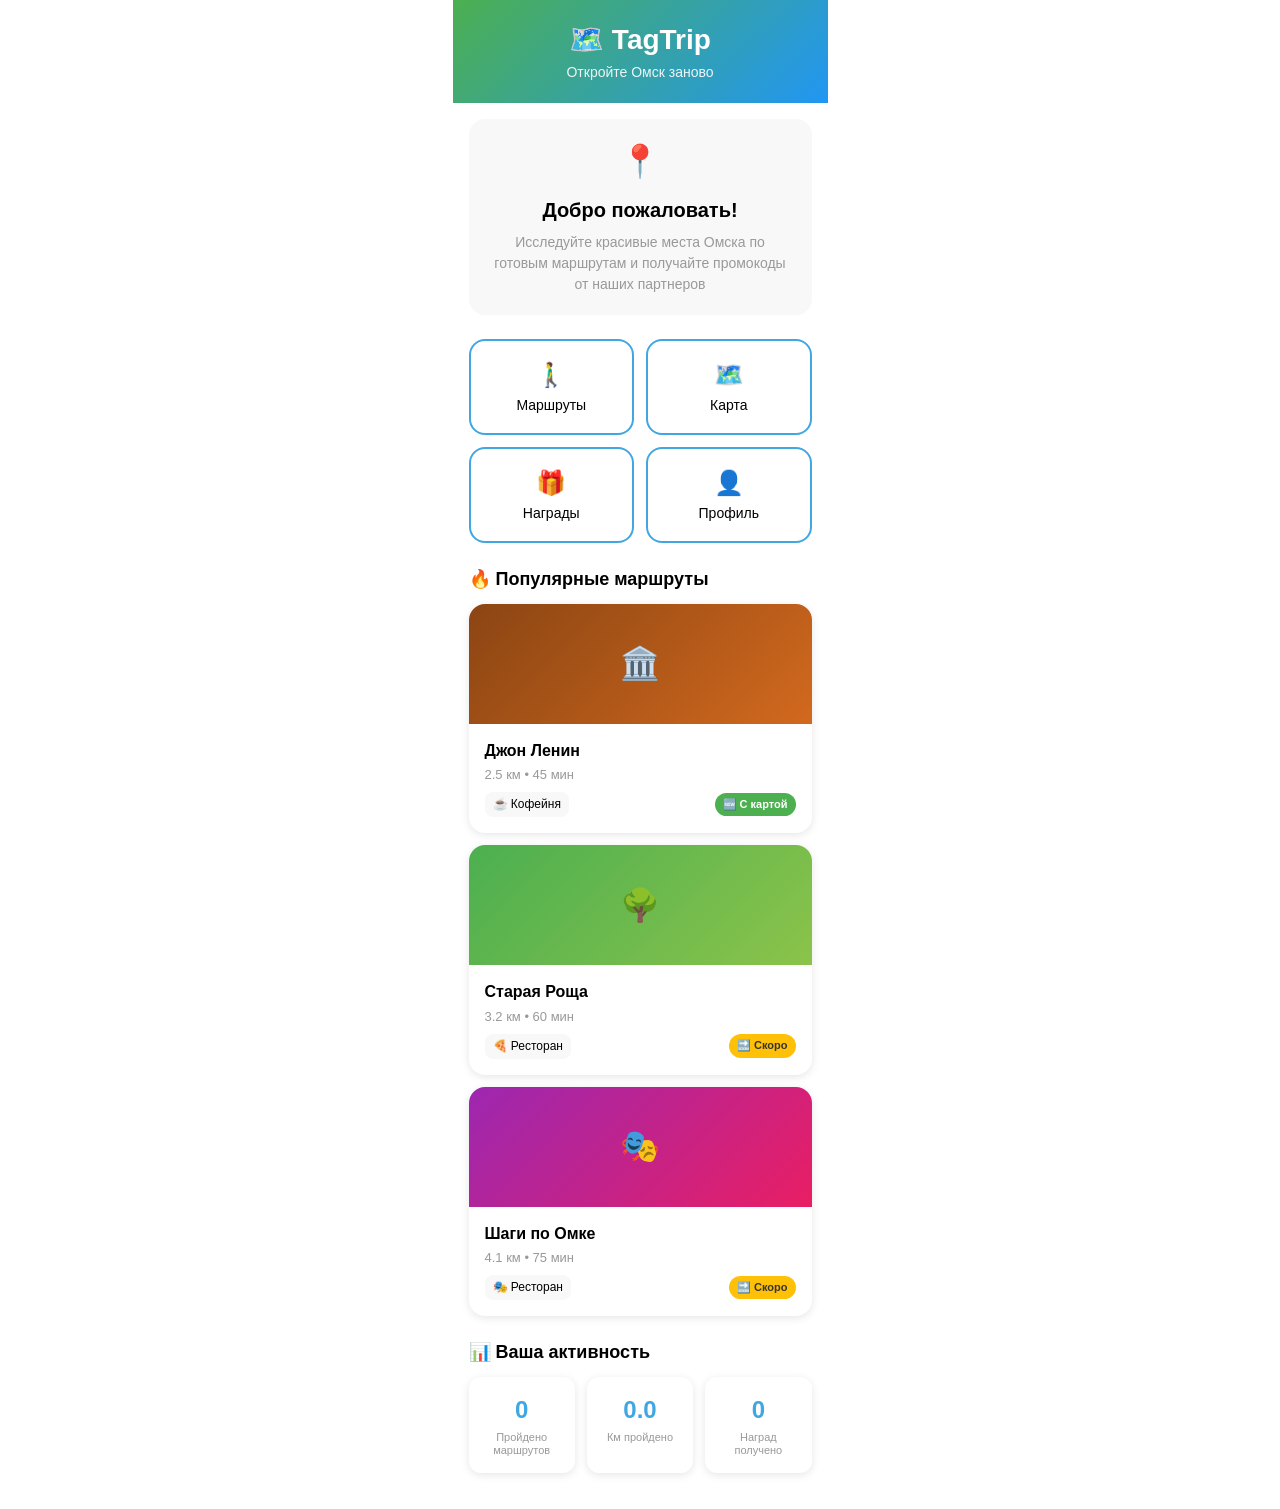
==== commit a8bed086: "qr fix" ====
--- a/index.html
+++ b/index.html
@@ -5,8 +5,339 @@
     <meta name="viewport" content="width=device-width, initial-scale=1.0, maximum-scale=1.0, user-scalable=no">
     <title>TagTrip - Маршруты по Омску</title>
     <script src="https://telegram.org/js/telegram-web-app.js"></script>
-    <link rel="stylesheet" href="css/main.css">
-    <link rel="stylesheet" href="css/themes.css">
+    
+    <style>
+        /* ===== БАЗОВЫЕ СТИЛИ ===== */
+        * {
+            margin: 0;
+            padding: 0;
+            box-sizing: border-box;
+        }
+        
+        body {
+            font-family: -apple-system, BlinkMacSystemFont, 'Segoe UI', Roboto, sans-serif;
+            background-color: var(--tg-theme-bg-color, #ffffff);
+            color: var(--tg-theme-text-color, #000000);
+            line-height: 1.4;
+            overflow-x: hidden;
+        }
+        
+        .app-container {
+            max-width: var(--tg-viewport-width, 375px);
+            margin: 0 auto;
+            min-height: 100vh;
+            background-color: var(--tg-theme-bg-color, #ffffff);
+        }
+        
+        /* ===== ШАПКА ПРИЛОЖЕНИЯ ===== */
+        .app-header {
+            background: linear-gradient(135deg, #4CAF50, #2196F3);
+            color: white;
+            text-align: center;
+            padding: 20px 16px;
+        }
+        
+        .header-content {
+            max-width: 300px;
+            margin: 0 auto;
+        }
+        
+        .app-title {
+            font-size: 28px;
+            font-weight: 700;
+            margin-bottom: 4px;
+        }
+        
+        .app-subtitle {
+            font-size: 14px;
+            opacity: 0.9;
+        }
+        
+        /* ===== ОСНОВНОЙ КОНТЕНТ ===== */
+        .main-content {
+            padding: 16px;
+        }
+        
+        .section-title {
+            font-size: 18px;
+            font-weight: 600;
+            margin-bottom: 12px;
+            color: var(--tg-theme-text-color, #000000);
+        }
+        
+        /* ===== ПРИВЕТСТВЕННЫЙ БЛОК ===== */
+        .welcome-section {
+            margin-bottom: 24px;
+        }
+        
+        .welcome-card {
+            background: var(--tg-theme-secondary-bg-color, #f8f8f8);
+            border-radius: 16px;
+            padding: 20px;
+            text-align: center;
+        }
+        
+        .welcome-icon {
+            font-size: 32px;
+            margin-bottom: 12px;
+        }
+        
+        .welcome-card h2 {
+            font-size: 20px;
+            font-weight: 600;
+            margin-bottom: 8px;
+            color: var(--tg-theme-text-color, #000000);
+        }
+        
+        .welcome-card p {
+            font-size: 14px;
+            color: var(--tg-theme-hint-color, #999999);
+            line-height: 1.5;
+        }
+        
+        /* ===== БЫСТРЫЕ ДЕЙСТВИЯ ===== */
+        .quick-actions {
+            margin-bottom: 24px;
+        }
+        
+        .action-grid {
+            display: grid;
+            grid-template-columns: repeat(2, 1fr);
+            gap: 12px;
+        }
+        
+        .action-btn {
+            background: var(--tg-theme-bg-color, #ffffff);
+            border: 2px solid var(--tg-theme-button-color, #40a7e3);
+            border-radius: 16px;
+            padding: 20px 16px;
+            text-align: center;
+            cursor: pointer;
+            transition: all 0.3s ease;
+            display: flex;
+            flex-direction: column;
+            align-items: center;
+            gap: 8px;
+            text-decoration: none;
+            color: var(--tg-theme-text-color, #000000);
+        }
+        
+        .action-btn:active {
+            transform: scale(0.96);
+            background: var(--tg-theme-secondary-bg-color, #f8f8f8);
+        }
+        
+        .btn-icon {
+            font-size: 24px;
+        }
+        
+        .action-btn span {
+            font-size: 14px;
+            font-weight: 500;
+        }
+        
+        /* ===== ПОПУЛЯРНЫЕ МАРШРУТЫ ===== */
+        .popular-routes {
+            margin-bottom: 24px;
+        }
+        
+        .routes-preview {
+            display: flex;
+            flex-direction: column;
+            gap: 12px;
+        }
+        
+        .route-card {
+            background: var(--tg-theme-bg-color, #ffffff);
+            border-radius: 16px;
+            overflow: hidden;
+            box-shadow: 0 2px 8px rgba(0, 0, 0, 0.1);
+            cursor: pointer;
+            transition: all 0.3s ease;
+        }
+        
+        .route-card:active {
+            transform: scale(0.98);
+            box-shadow: 0 4px 12px rgba(0, 0, 0, 0.15);
+        }
+        
+        .route-image {
+            height: 120px;
+            background: linear-gradient(135deg, #4CAF50, #2196F3);
+            position: relative;
+            display: flex;
+            align-items: center;
+            justify-content: center;
+            font-size: 32px;
+        }
+        
+        .historical-bg {
+            background: linear-gradient(135deg, #8B4513, #D2691E);
+        }
+        
+        .historical-bg::before {
+            content: '🏛️';
+        }
+        
+        .parks-bg {
+            background: linear-gradient(135deg, #4CAF50, #8BC34A);
+        }
+        
+        .parks-bg::before {
+            content: '🌳';
+        }
+        
+        .cultural-bg {
+            background: linear-gradient(135deg, #9C27B0, #E91E63);
+        }
+        
+        .cultural-bg::before {
+            content: '🎭';
+        }
+        
+        .route-info {
+            padding: 16px;
+        }
+        
+        .route-info h4 {
+            font-size: 16px;
+            font-weight: 600;
+            margin-bottom: 4px;
+            color: var(--tg-theme-text-color, #000000);
+        }
+        
+        .route-info p {
+            font-size: 13px;
+            color: var(--tg-theme-hint-color, #999999);
+            margin-bottom: 8px;
+        }
+        
+        .route-rewards {
+            display: flex;
+            justify-content: space-between;
+            align-items: center;
+            flex-wrap: wrap;
+            gap: 8px;
+        }
+        
+        .reward-badge {
+            background: var(--tg-theme-secondary-bg-color, #f8f8f8);
+            color: var(--tg-theme-text-color, #000000);
+            padding: 4px 8px;
+            border-radius: 8px;
+            font-size: 12px;
+            font-weight: 500;
+        }
+        
+        .route-status {
+            padding: 4px 8px;
+            border-radius: 12px;
+            font-size: 11px;
+            font-weight: 600;
+        }
+        
+        .route-status.new {
+            background: #4CAF50;
+            color: white;
+        }
+        
+        .route-status.coming {
+            background: #FFC107;
+            color: #333;
+        }
+        
+        /* ===== СТАТИСТИКА ===== */
+        .stats-section {
+            margin-bottom: 20px;
+        }
+        
+        .stats-grid {
+            display: grid;
+            grid-template-columns: repeat(3, 1fr);
+            gap: 12px;
+        }
+        
+        .stat-item {
+            background: var(--tg-theme-bg-color, #ffffff);
+            border-radius: 12px;
+            padding: 16px 12px;
+            text-align: center;
+            box-shadow: 0 2px 8px rgba(0, 0, 0, 0.1);
+        }
+        
+        .stat-number {
+            font-size: 24px;
+            font-weight: 700;
+            color: var(--tg-theme-button-color, #40a7e3);
+            margin-bottom: 4px;
+        }
+        
+        .stat-label {
+            font-size: 11px;
+            color: var(--tg-theme-hint-color, #999999);
+            line-height: 1.2;
+        }
+        
+        /* ===== АДАПТИВНОСТЬ ===== */
+        @media (max-width: 350px) {
+            .main-content {
+                padding: 12px;
+            }
+            
+            .action-btn {
+                padding: 16px 12px;
+            }
+            
+            .btn-icon {
+                font-size: 20px;
+            }
+            
+            .action-btn span {
+                font-size: 13px;
+            }
+            
+            .route-image {
+                height: 100px;
+                font-size: 28px;
+            }
+            
+            .stats-grid {
+                gap: 8px;
+            }
+            
+            .stat-item {
+                padding: 12px 8px;
+            }
+            
+            .stat-number {
+                font-size: 20px;
+            }
+        }
+        
+        /* ===== ТЕМНАЯ ТЕМА ===== */
+        [data-theme="dark"] {
+            --tg-theme-bg-color: #1a1a1a;
+            --tg-theme-secondary-bg-color: #2a2a2a;
+            --tg-theme-text-color: #ffffff;
+            --tg-theme-hint-color: #888888;
+            --tg-theme-button-color: #40a7e3;
+        }
+        
+        [data-theme="dark"] .route-card,
+        [data-theme="dark"] .stat-item,
+        [data-theme="dark"] .welcome-card {
+            box-shadow: 0 2px 8px rgba(255, 255, 255, 0.1);
+        }
+        
+        [data-theme="dark"] .action-btn {
+            background: var(--tg-theme-secondary-bg-color, #2a2a2a);
+        }
+        
+        [data-theme="dark"] .reward-badge {
+            background: #333333;
+            color: #ffffff;
+        }
+    </style>
 </head>
 <body>
     <div class="app-container">
@@ -65,6 +396,7 @@
                             <p>2.5 км • 45 мин</p>
                             <div class="route-rewards">
                                 <span class="reward-badge">☕ Кофейня</span>
+                                <span class="route-status new">🆕 С картой</span>
                             </div>
                         </div>
                     </div>
@@ -76,6 +408,7 @@
                             <p>3.2 км • 60 мин</p>
                             <div class="route-rewards">
                                 <span class="reward-badge">🍕 Ресторан</span>
+                                <span class="route-status coming">🔜 Скоро</span>
                             </div>
                         </div>
                     </div>
@@ -87,6 +420,7 @@
                             <p>4.1 км • 75 мин</p>
                             <div class="route-rewards">
                                 <span class="reward-badge">🎭 Ресторан</span>
+                                <span class="route-status coming">🔜 Скоро</span>
                             </div>
                         </div>
                     </div>
@@ -112,29 +446,149 @@
                 </div>
             </section>
         </main>
-
-        <!-- Нижнее меню -->
-        <nav class="bottom-nav">
-            <button class="nav-btn active" onclick="goHome()">
-                <span class="nav-icon">🏠</span>                                
-                <span class="nav-label">Главная</span>
-            </button>
-            <button class="nav-btn" onclick="openRoutes()">
-                <span class="nav-icon">🗺️</span>
-                <span class="nav-label">Маршруты</span>
-            </button>
-            <button class="nav-btn" onclick="openMap()">
-                <span class="nav-icon">🧭</span>
-                <span class="nav-label">Карта</span>
-            </button>
-            <button class="nav-btn" onclick="openRewards()">
-                <span class="nav-icon">🎁</span>
-                <span class="nav-label">Награды</span>
-            </button>
-        </nav>
     </div>
 
-    <script src="js/telegram.js"></script>
-    <script src="js/app.js"></script>
+    <script>
+        // ===== ФУНКЦИИ НАВИГАЦИИ =====
+        
+        // Функция открытия маршрута
+        function openRoute(routeId) {
+            console.log('Открытие маршрута:', routeId);
+            
+            if (window.Telegram && window.Telegram.WebApp) {
+                window.Telegram.WebApp.HapticFeedback.impactOccurred('medium');
+            }
+            
+            // Перенаправляем на страницу конкретного маршрута
+            if (routeId === 'historical') {
+                window.location.href = 'route-john-lenin.html';
+            } else if (routeId === 'parks') {
+                showAlert('🔜 Маршрут "Старая Роща" скоро будет доступен!');
+            } else if (routeId === 'cultural') {
+                showAlert('🔜 Маршрут "Шаги по Омке" скоро будет доступен!');
+            }
+        }
+        
+        // Функция открытия наград
+        function openRewards() {
+            console.log('Переход к наградам...');
+            
+            if (window.Telegram && window.Telegram.WebApp) {
+                window.Telegram.WebApp.HapticFeedback.impactOccurred('medium');
+            }
+            
+            window.location.href = 'rewards.html';
+        }
+        
+        // Функция открытия маршрутов
+        function openRoutes() {
+            console.log('Переход к маршрутам...');
+            
+            if (window.Telegram && window.Telegram.WebApp) {
+                window.Telegram.WebApp.HapticFeedback.impactOccurred('medium');
+            }
+            
+            window.location.href = 'route-john-lenin.html';
+        }
+        
+        // Функция открытия карты
+        function openMap() {
+            console.log('Переход к карте...');
+            
+            if (window.Telegram && window.Telegram.WebApp) {
+                window.Telegram.WebApp.HapticFeedback.impactOccurred('medium');
+            }
+            
+            window.location.href = 'route-john-lenin.html';
+        }
+        
+        // Функция открытия профиля
+        function openProfile() {
+            console.log('Показ профиля...');
+            
+            if (window.Telegram && window.Telegram.WebApp) {
+                window.Telegram.WebApp.HapticFeedback.impactOccurred('medium');
+            }
+            
+            // Загружаем статистику из localStorage
+            const stats = JSON.parse(localStorage.getItem('tagtrip_stats') || '{}');
+            const userData = getUserData();
+            
+            const message = `
+👤 ${userData.first_name || 'Пользователь'}
+📊 Статистика:
+🚶‍♂️ Маршрутов пройдено: ${stats.routesCompleted || 0}
+📏 Расстояние: ${(stats.distanceWalked || 0).toFixed(1)} км
+🎁 Наград получено: ${stats.rewardsEarned || 0}
+            `.trim();
+
+            showAlert(message);
+        }
+        
+        // Вспомогательная функция получения данных пользователя
+        function getUserData() {
+            if (window.Telegram && window.Telegram.WebApp && window.Telegram.WebApp.initDataUnsafe && window.Telegram.WebApp.initDataUnsafe.user) {
+                return window.Telegram.WebApp.initDataUnsafe.user;
+            }
+            return {
+                id: 'demo_user',
+                first_name: 'Demo User',
+                username: 'demo'
+            };
+        }
+        
+        // Вспомогательная функция показа уведомлений
+        function showAlert(message) {
+            if (window.Telegram && window.Telegram.WebApp) {
+                window.Telegram.WebApp.showAlert(message);
+            } else {
+                alert(message);
+            }
+        }
+        
+        // Функция обновления статистики
+        function updateStats() {
+            const stats = JSON.parse(localStorage.getItem('tagtrip_stats') || '{"routesCompleted": 0, "distanceWalked": 0, "rewardsEarned": 0}');
+            
+            const routesElement = document.getElementById('routesCompleted');
+            const distanceElement = document.getElementById('distanceWalked');
+            const rewardsElement = document.getElementById('rewardsEarned');
+
+            if (routesElement) routesElement.textContent = stats.routesCompleted || 0;
+            if (distanceElement) distanceElement.textContent = (stats.distanceWalked || 0).toFixed(1);
+            if (rewardsElement) rewardsElement.textContent = stats.rewardsEarned || 0;
+        }
+        
+        // ===== ИНИЦИАЛИЗАЦИЯ =====
+        document.addEventListener('DOMContentLoaded', function() {
+            console.log('TagTrip главная страница загружена');
+            
+            // Инициализируем Telegram WebApp
+            if (window.Telegram && window.Telegram.WebApp) {
+                window.Telegram.WebApp.ready();
+                window.Telegram.WebApp.expand();
+                
+                // Применяем тему Telegram
+                if (window.Telegram.WebApp.colorScheme === 'dark') {
+                    document.body.setAttribute('data-theme', 'dark');
+                }
+                
+                console.log('Telegram WebApp инициализирован');
+            }
+            
+            // Обновляем статистику
+            updateStats();
+            
+            // Проверяем доступность функций
+            console.log('Функции навигации:');
+            console.log('- openRewards:', typeof openRewards === 'function');
+            console.log('- openRoutes:', typeof openRoutes === 'function');  
+            console.log('- openMap:', typeof openMap === 'function');
+            console.log('- openProfile:', typeof openProfile === 'function');
+        });
+        
+        // Отладочная информация
+        console.log('TagTrip App загружен успешно');
+    </script>
 </body>
 </html>
